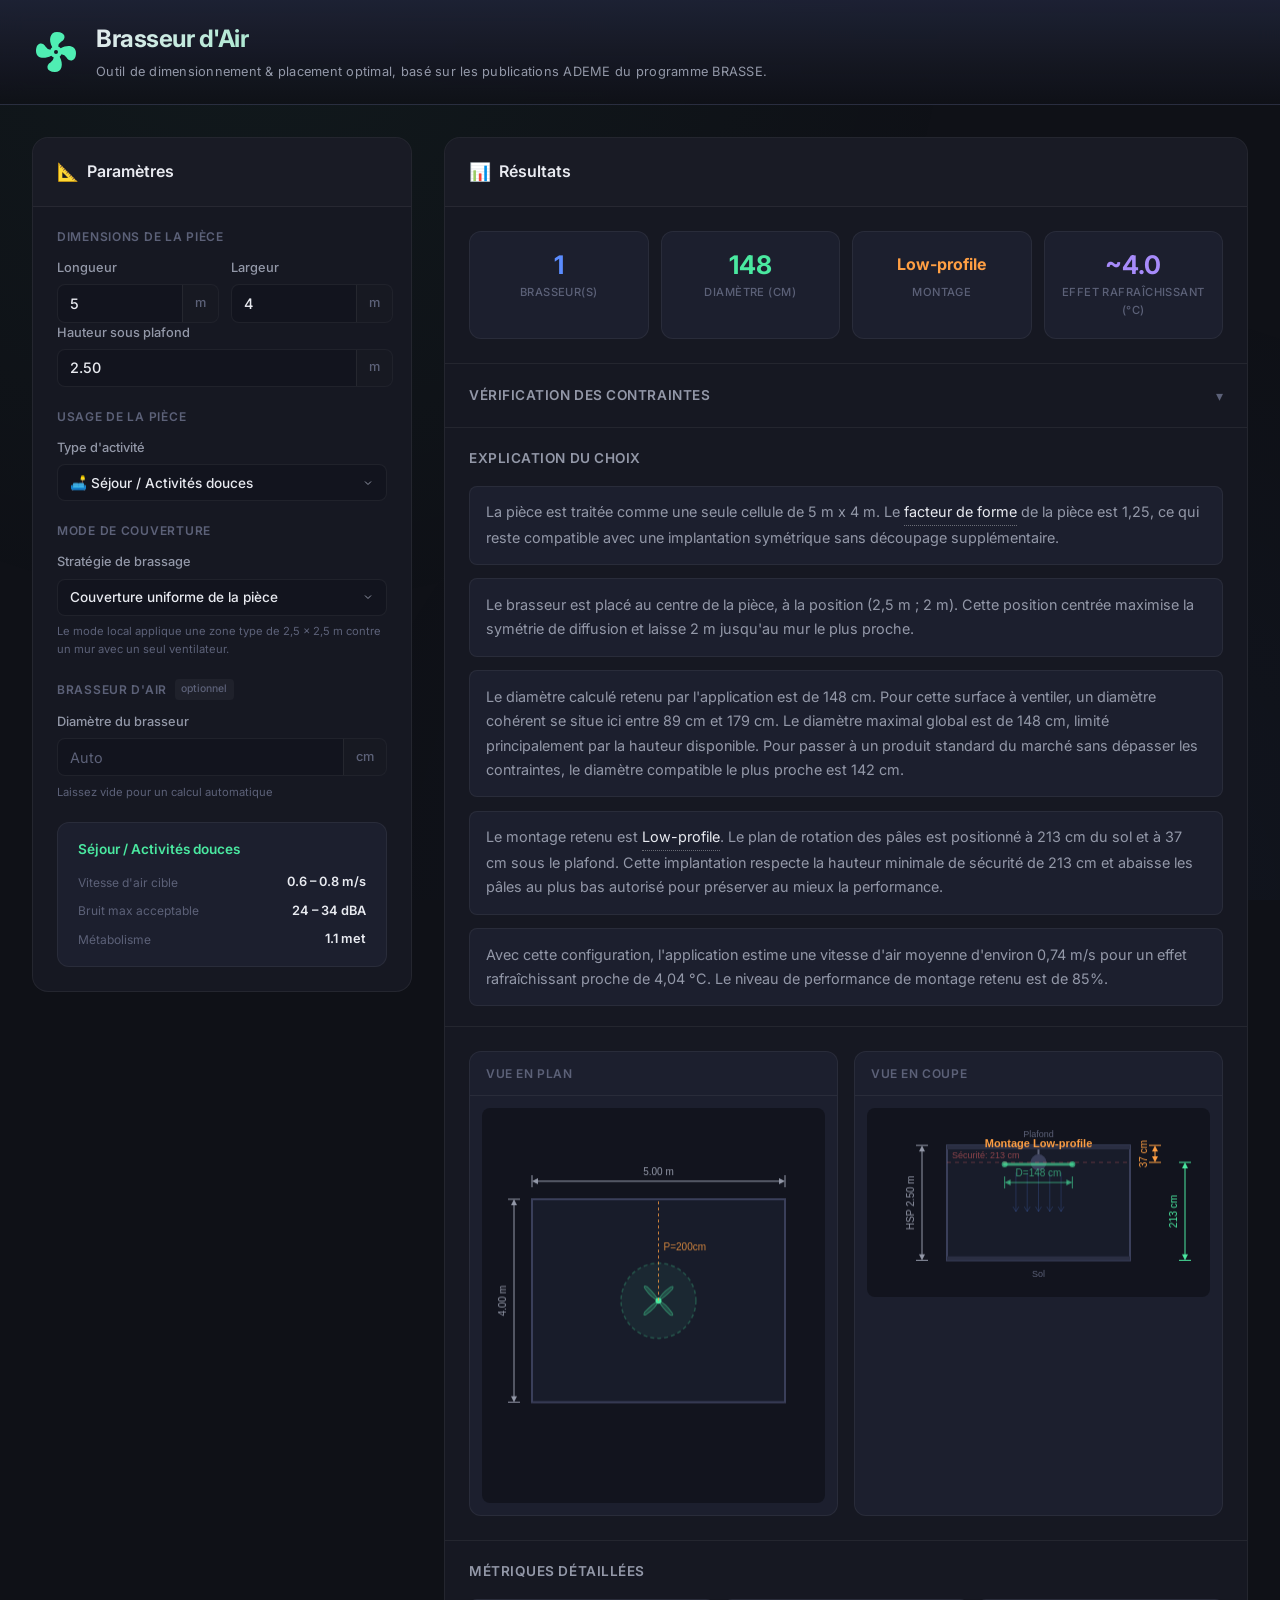
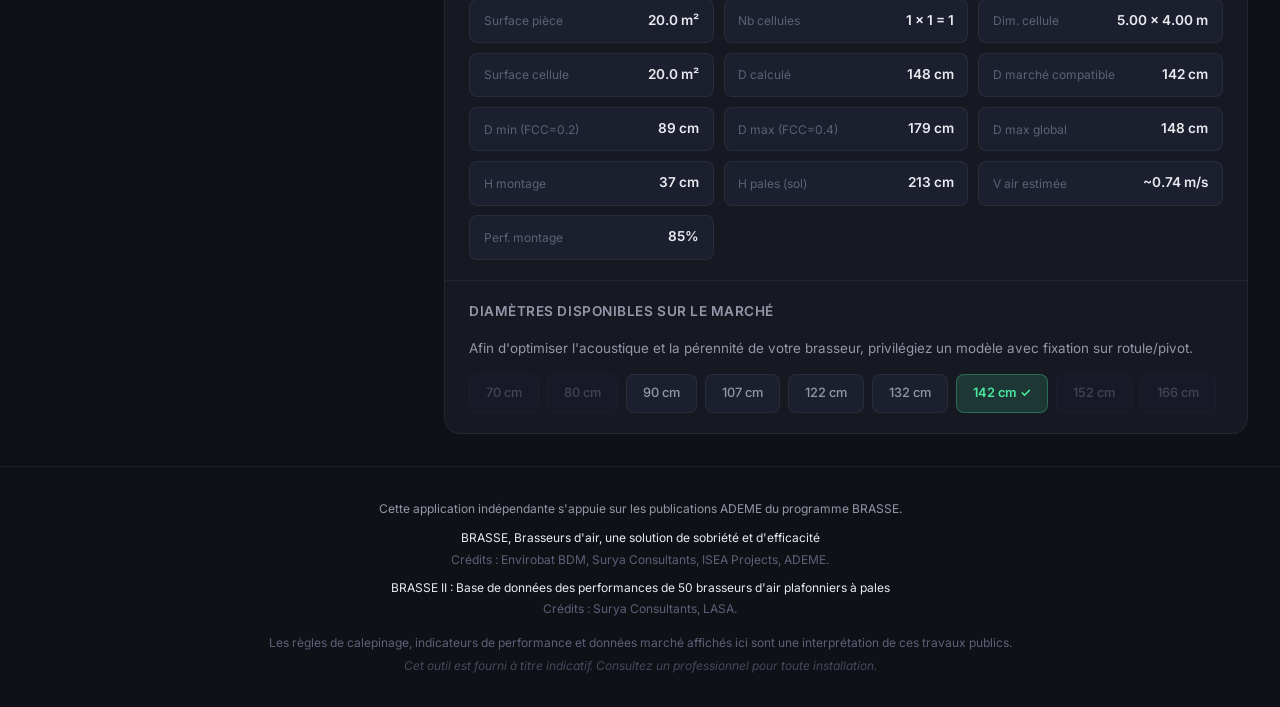
==== index.html @ e01c9263 "Add files via upload" ====
<!DOCTYPE html>
<html lang="fr">
<head>
    <meta charset="UTF-8">
    <meta name="viewport" content="width=device-width, initial-scale=1.0">
    <title>BRASSE — Placement de brasseurs d'air</title>
    <meta name="description" content="Outil de dimensionnement et placement optimal de brasseurs d'air plafonniers selon les règles BRASSE.">
    <link rel="preconnect" href="https://fonts.googleapis.com">
    <link rel="preconnect" href="https://fonts.gstatic.com" crossorigin>
    <link href="https://fonts.googleapis.com/css2?family=Inter:wght@300;400;500;600;700;800&display=swap" rel="stylesheet">
    <link rel="stylesheet" href="styles.css">
</head>
<body>
    <!-- Header -->
    <header id="app-header">
        <div class="header-content">
            <div class="logo-area">
                <div class="logo-icon">
                    <img src="fan.svg" alt="Brasseur d'air" width="48" height="48">
                </div>
                <div>
                    <h1>Brasseur d'Air</h1>
                    <a href="#app-footer" class="subtitle subtitle-link">Outil de dimensionnement &amp; placement optimal, basé sur les publications ADEME du programme BRASSE.</a>
                </div>
            </div>
        </div>
    </header>

    <main id="app-main">
        <!-- Input Panel -->
        <section id="input-panel" class="panel">
            <div class="panel-header">
                <h2>
                    <span class="panel-icon">📐</span>
                    Paramètres
                </h2>
            </div>
            <form id="calc-form" autocomplete="off">
                <!-- Room dimensions -->
                <fieldset class="input-group">
                    <legend>Dimensions de la pièce</legend>
                    <div class="input-row">
                        <div class="input-field">
                            <label for="room-length">Longueur</label>
                            <div class="input-with-unit">
                                <input type="number" id="room-length" min="1" max="50" step="0.01" value="5" required>
                                <span class="unit">m</span>
                            </div>
                        </div>
                        <div class="input-field">
                            <label for="room-width">Largeur</label>
                            <div class="input-with-unit">
                                <input type="number" id="room-width" min="1" max="50" step="0.01" value="4" required>
                                <span class="unit">m</span>
                            </div>
                        </div>
                    </div>
                    <div class="input-row">
                        <div class="input-field full-width">
                            <label for="room-height">Hauteur sous plafond</label>
                            <div class="input-with-unit">
                                <input type="number" id="room-height" min="2" max="20" step="0.01" value="2.50" required>
                                <span class="unit">m</span>
                            </div>
                        </div>
                    </div>
                </fieldset>

                <!-- Usage -->
                <fieldset class="input-group">
                    <legend>Usage de la pièce</legend>
                    <div class="input-field">
                        <label for="room-usage">Type d'activité</label>
                        <div class="select-wrapper">
                            <select id="room-usage">
                                <option value="chambre">🛏️ Chambre / Repos</option>
                                <option value="sejour" selected>🛋️ Séjour / Activités douces</option>
                                <option value="bureau">💼 Bureau / Tertiaire</option>
                                <option value="scolaire">🏫 Scolaire / Enseignement</option>
                                <option value="sport">🏃 Sport / Activités soutenues</option>
                            </select>
                        </div>
                    </div>
                </fieldset>

                <fieldset class="input-group">
                    <legend>Mode de couverture</legend>
                    <div class="input-field">
                        <label for="coverage-mode">Stratégie de brassage</label>
                        <div class="select-wrapper">
                            <select id="coverage-mode">
                                <option value="uniform" selected>Couverture uniforme de la pièce</option>
                                <option value="bed-wall">Zone de couchage contre un mur</option>
                            </select>
                        </div>
                        <p id="coverage-mode-hint" class="input-hint">Le mode local applique une zone type de 2,5 × 2,5 m contre un mur avec un seul ventilateur.</p>
                    </div>
                </fieldset>

                <!-- Fan diameter -->
                <fieldset class="input-group">
                    <legend>Brasseur d'air <span class="optional-tag">optionnel</span></legend>
                    <div class="input-field">
                        <label for="fan-diameter">Diamètre du brasseur</label>
                        <div class="input-with-unit">
                            <input type="number" id="fan-diameter" min="40" max="300" step="1" placeholder="Auto">
                            <span class="unit">cm</span>
                        </div>
                        <p class="input-hint">Laissez vide pour un calcul automatique</p>
                    </div>
                </fieldset>

            </form>

            <!-- Usage info card -->
            <div id="usage-info" class="info-card">
                <h3 id="usage-info-title">Séjour / Activités douces</h3>
                <div class="info-grid">
                    <div class="info-item">
                        <span class="info-label">Vitesse d'air cible</span>
                        <span class="info-value" id="usage-v-target">0,6 – 0,8 m/s</span>
                    </div>
                    <div class="info-item">
                        <span class="info-label">Bruit max acceptable</span>
                        <span class="info-value" id="usage-dba-target">24 – 34 dBA</span>
                    </div>
                    <div class="info-item">
                        <span class="info-label">Métabolisme</span>
                        <span class="info-value" id="usage-met">1,1 met</span>
                    </div>
                </div>
            </div>
        </section>

        <!-- Results Panel -->
        <section id="results-panel" class="panel">
            <div class="panel-header">
                <h2>
                    <span class="panel-icon">📊</span>
                    Résultats
                </h2>
            </div>

            <!-- Placeholder when no results -->
            <div id="results-placeholder" class="placeholder-message">
                <div class="placeholder-icon">🌀</div>
                <p>Renseignez les dimensions de votre pièce pour voir le placement optimal se mettre à jour automatiquement.</p>
            </div>

            <!-- Results content (hidden initially) -->
            <div id="results-content" class="hidden">
                <!-- Summary cards -->
                <div id="summary-cards" class="summary-grid">
                    <div class="summary-card card-fans">
                        <div class="card-value" id="result-num-fans">—</div>
                        <div class="card-label">Brasseur(s)</div>
                    </div>
                    <div class="summary-card card-diameter">
                        <div class="card-value" id="result-diameter">—</div>
                        <div class="card-label">Diamètre (cm)</div>
                    </div>
                    <div class="summary-card card-mounting">
                        <div class="card-value" id="result-mounting">—</div>
                        <div class="card-label">Montage</div>
                    </div>
                    <div class="summary-card card-ce">
                        <div class="card-value" id="result-ce">—</div>
                        <div class="card-label">Effet rafraîchissant (°C)</div>
                    </div>
                </div>

                <!-- Constraints checklist -->
                <details id="constraints-section" class="results-section constraints-accordion">
                    <summary>
                        <h3>Vérification des contraintes</h3>
                    </summary>
                    <ul id="constraints-list" class="constraints-list"></ul>
                </details>

                <div id="explanation-section" class="results-section">
                    <h3>Explication du choix</h3>
                    <div id="results-explanation" class="results-explanation"></div>
                </div>

                <!-- Visualizations -->
                <div class="viz-container">
                    <div class="viz-block">
                        <h3>Vue en plan</h3>
                        <div class="canvas-wrapper">
                            <canvas id="canvas-plan" width="600" height="500"></canvas>
                        </div>
                    </div>
                    <div class="viz-block">
                        <h3>Vue en coupe</h3>
                        <div class="canvas-wrapper">
                            <canvas id="canvas-section" width="600" height="400"></canvas>
                        </div>
                    </div>
                </div>

                <!-- Detailed metrics -->
                <div id="metrics-section" class="results-section">
                    <h3>Métriques détaillées</h3>
                    <div class="metrics-grid" id="metrics-grid"></div>
                </div>

                <!-- Market recommendation -->
                <div id="market-section" class="results-section">
                    <h3>Diamètres disponibles sur le marché</h3>
                    <p class="market-note">Afin d'optimiser l'acoustique et la pérennité de votre brasseur, privilégiez un modèle avec fixation sur rotule/pivot.</p>
                    <div id="market-diameters" class="market-grid"></div>
                </div>
            </div>
        </section>
    </main>

    <!-- Footer -->
    <footer id="app-footer">
        <p class="footer-intro">Cette application indépendante s'appuie sur les publications ADEME du programme BRASSE.</p>
        <ul class="footer-sources">
            <li>
                <a href="https://librairie.ademe.fr/energies/6791-brasse.html" target="_blank" rel="noopener noreferrer">BRASSE, Brasseurs d'air, une solution de sobriété et d'efficacité</a>
                <span>Crédits : Envirobat BDM, Surya Consultants, ISEA Projects, ADEME.</span>
            </li>
            <li>
                <a href="https://librairie.ademe.fr/batiment/9035-brasse-ii-base-de-donnees-des-performances-de-50-brasseurs-d-air-plafonniers-a-pales.html" target="_blank" rel="noopener noreferrer">BRASSE II : Base de données des performances de 50 brasseurs d'air plafonniers à pales</a>
                <span>Crédits : Surya Consultants, LASA.</span>
            </li>
        </ul>
        <p>Les règles de calepinage, indicateurs de performance et données marché affichés ici sont une interprétation de ces travaux publics.</p>
        <p class="disclaimer">Cet outil est fourni à titre indicatif. Consultez un professionnel pour toute installation.</p>
    </footer>

    <script src="app.js"></script>
</body>
</html>
---- styles.css ----
/* =============================================
   BRASSE — Brasseur d'Air Placement Tool
   Design System & Styles
   ============================================= */

/* --- CSS Variables / Design Tokens --- */
:root {
    /* Colors */
    --bg-primary: #0f1117;
    --bg-secondary: #161822;
    --bg-tertiary: #1c1f2e;
    --bg-card: #1e2235;
    --bg-card-hover: #242840;
    --bg-input: #12141e;
    --bg-input-focus: #181c2a;
    
    --text-primary: #e8eaf0;
    --text-secondary: #9398a8;
    --text-muted: #5c6178;
    --text-accent: #64d8a0;
    
    --accent: #4ae8a0;
    --accent-dim: #2d8f64;
    --accent-glow: rgba(74, 232, 160, 0.15);
    
    --blue: #5b8cff;
    --blue-dim: rgba(91, 140, 255, 0.15);
    --orange: #ff9f43;
    --orange-dim: rgba(255, 159, 67, 0.15);
    --red: #ff6b6b;
    --red-dim: rgba(255, 107, 107, 0.15);
    --yellow: #ffd93d;
    --yellow-dim: rgba(255, 217, 61, 0.15);
    --purple: #a78bfa;
    --purple-dim: rgba(167, 139, 250, 0.15);
    
    --border: rgba(255, 255, 255, 0.06);
    --border-focus: rgba(74, 232, 160, 0.4);
    
    --shadow-sm: 0 1px 3px rgba(0, 0, 0, 0.3);
    --shadow-md: 0 4px 12px rgba(0, 0, 0, 0.4);
    --shadow-lg: 0 8px 32px rgba(0, 0, 0, 0.5);
    --shadow-glow: 0 0 24px rgba(74, 232, 160, 0.08);
    
    /* Typography */
    --font: 'Inter', -apple-system, BlinkMacSystemFont, 'Segoe UI', sans-serif;
    
    /* Spacing */
    --radius-sm: 8px;
    --radius-md: 12px;
    --radius-lg: 16px;
    --radius-xl: 20px;
    
    /* Transitions */
    --transition-fast: 150ms ease;
    --transition: 250ms ease;
    --transition-slow: 400ms ease;
}

/* --- Reset & Base --- */
*, *::before, *::after {
    box-sizing: border-box;
    margin: 0;
    padding: 0;
}

html {
    font-size: 16px;
    scroll-behavior: smooth;
}

body {
    font-family: var(--font);
    background: var(--bg-primary);
    color: var(--text-primary);
    line-height: 1.6;
    min-height: 100vh;
    -webkit-font-smoothing: antialiased;
    -moz-osx-font-smoothing: grayscale;
}

/* Subtle grid background */
body::before {
    content: '';
    position: fixed;
    inset: 0;
    background: 
        radial-gradient(ellipse at 20% 0%, rgba(74, 232, 160, 0.04) 0%, transparent 50%),
        radial-gradient(ellipse at 80% 100%, rgba(91, 140, 255, 0.04) 0%, transparent 50%);
    pointer-events: none;
    z-index: 0;
}

/* --- Header --- */
#app-header {
    position: relative;
    z-index: 10;
    background: linear-gradient(180deg, rgba(30, 34, 53, 0.95), rgba(15, 17, 23, 0.9));
    border-bottom: 1px solid var(--border);
    backdrop-filter: blur(12px);
}

.header-content {
    max-width: 1400px;
    margin: 0 auto;
    padding: 1.25rem 2rem;
    display: flex;
    align-items: center;
    justify-content: space-between;
    gap: 1rem;
}

.logo-area {
    display: flex;
    align-items: center;
    gap: 1rem;
}

.logo-icon {
    width: 48px;
    height: 48px;
    display: flex;
    align-items: center;
    justify-content: center;
}

.logo-icon img {
    width: 48px;
    height: 48px;
    /* Colorize the black SVG to match --accent (#4ae8a0) */
    filter: invert(76%) sepia(52%) saturate(450%) hue-rotate(100deg) brightness(95%);
    transform-origin: center;
    will-change: transform;
}

.logo-area h1 {
    font-size: 1.5rem;
    font-weight: 700;
    letter-spacing: -0.02em;
    background: linear-gradient(120deg, var(--text-primary) 0%, var(--accent) 32%, #8cf7c4 52%, var(--blue) 76%, var(--text-primary) 100%);
    background-size: 220% 220%;
    background-position: 0% 50%;
    -webkit-background-clip: text;
    -webkit-text-fill-color: transparent;
    background-clip: text;
    animation: title-gradient-shift 7s ease-in-out infinite;
}

@keyframes title-gradient-shift {
    0% {
        background-position: 0% 50%;
    }
    50% {
        background-position: 100% 50%;
    }
    100% {
        background-position: 0% 50%;
    }
}

.subtitle {
    font-size: 0.8rem;
    color: var(--text-secondary);
    font-weight: 400;
    letter-spacing: 0.02em;
}

.subtitle-link {
    display: inline-flex;
    align-items: center;
    text-decoration: none;
    transition: color var(--transition-fast), opacity var(--transition-fast);
}

.subtitle-link:hover,
.subtitle-link:focus-visible {
    color: var(--text-primary);
}

.subtitle-link:focus-visible {
    outline: 2px solid rgba(74, 232, 160, 0.45);
    outline-offset: 4px;
    border-radius: 4px;
}

.header-badge {
    font-size: 0.7rem;
    font-weight: 600;
    padding: 0.35rem 0.75rem;
    background: var(--accent-glow);
    color: var(--accent);
    border: 1px solid rgba(74, 232, 160, 0.2);
    border-radius: 20px;
    text-transform: uppercase;
    letter-spacing: 0.05em;
    white-space: nowrap;
}

/* --- Main Layout --- */
#app-main {
    position: relative;
    z-index: 1;
    max-width: 1400px;
    margin: 0 auto;
    padding: 2rem;
    display: grid;
    grid-template-columns: 380px 1fr;
    gap: 2rem;
    align-items: start;
}

/* --- Panel --- */
.panel {
    background: var(--bg-secondary);
    border: 1px solid var(--border);
    border-radius: var(--radius-lg);
    overflow: hidden;
}

.panel-header {
    padding: 1.25rem 1.5rem;
    border-bottom: 1px solid var(--border);
    background: rgba(255, 255, 255, 0.01);
}

.panel-header h2 {
    font-size: 1rem;
    font-weight: 600;
    display: flex;
    align-items: center;
    gap: 0.5rem;
    color: var(--text-primary);
}

.panel-icon {
    font-size: 1.1rem;
}

/* --- Input Panel --- */
#input-panel {
    position: sticky;
    top: 2rem;
}

#calc-form {
    padding: 1.25rem 1.5rem;
    display: flex;
    flex-direction: column;
    gap: 1.25rem;
}

/* Fieldset / Input Groups */
.input-group {
    border: none;
    padding: 0;
}

.input-group legend {
    font-size: 0.75rem;
    font-weight: 600;
    text-transform: uppercase;
    letter-spacing: 0.06em;
    color: var(--text-muted);
    margin-bottom: 0.75rem;
    display: flex;
    align-items: center;
    gap: 0.5rem;
}

.optional-tag {
    font-size: 0.65rem;
    font-weight: 500;
    text-transform: none;
    letter-spacing: 0;
    color: var(--text-muted);
    background: rgba(255, 255, 255, 0.04);
    padding: 0.15rem 0.4rem;
    border-radius: 4px;
}

.input-row {
    display: flex;
    gap: 0.75rem;
}

.input-field {
    flex: 1;
    display: flex;
    flex-direction: column;
    gap: 0.35rem;
}

.input-field.full-width {
    flex-basis: 100%;
}

.input-field label {
    font-size: 0.8rem;
    font-weight: 500;
    color: var(--text-secondary);
}

.input-with-unit {
    display: flex;
    align-items: stretch;
    border-radius: var(--radius-sm);
    overflow: hidden;
    border: 1px solid var(--border);
    background: var(--bg-input);
    transition: border-color var(--transition), box-shadow var(--transition);
}

.input-with-unit:focus-within {
    border-color: var(--border-focus);
    box-shadow: 0 0 0 3px rgba(74, 232, 160, 0.08);
}

.input-with-unit input {
    flex: 1;
    min-width: 0;
    padding: 0.6rem 0.75rem;
    background: transparent;
    border: none;
    color: var(--text-primary);
    font-family: var(--font);
    font-size: 0.9rem;
    font-weight: 500;
    outline: none;
}

.input-with-unit input::placeholder {
    color: var(--text-muted);
    font-weight: 400;
}

.unit {
    display: flex;
    align-items: center;
    padding: 0 0.75rem;
    font-size: 0.8rem;
    font-weight: 500;
    color: var(--text-muted);
    background: rgba(255, 255, 255, 0.02);
    border-left: 1px solid var(--border);
    user-select: none;
}

.input-hint {
    font-size: 0.7rem;
    color: var(--text-muted);
    margin-top: 0.1rem;
}

/* Select */
.select-wrapper {
    position: relative;
}

.select-wrapper select {
    width: 100%;
    padding: 0.6rem 2rem 0.6rem 0.75rem;
    background: var(--bg-input);
    border: 1px solid var(--border);
    border-radius: var(--radius-sm);
    color: var(--text-primary);
    font-family: var(--font);
    font-size: 0.85rem;
    font-weight: 500;
    outline: none;
    cursor: pointer;
    appearance: none;
    background-image: url("data:image/svg+xml,%3Csvg xmlns='http://www.w3.org/2000/svg' width='12' height='12' viewBox='0 0 24 24' fill='none' stroke='%239398a8' stroke-width='2'%3E%3Cpolyline points='6 9 12 15 18 9'%3E%3C/polyline%3E%3C/svg%3E");
    background-repeat: no-repeat;
    background-position: right 0.75rem center;
    transition: border-color var(--transition), box-shadow var(--transition);
}

.select-wrapper select:focus {
    border-color: var(--border-focus);
    box-shadow: 0 0 0 3px rgba(74, 232, 160, 0.08);
}

.select-wrapper select:disabled {
    opacity: 0.55;
    cursor: not-allowed;
}

.select-wrapper select option {
    background: var(--bg-secondary);
    color: var(--text-primary);
}

/* Primary Button */
.btn-primary {
    display: flex;
    align-items: center;
    justify-content: center;
    gap: 0.5rem;
    width: 100%;
    padding: 0.85rem 1.5rem;
    background: linear-gradient(135deg, #30c77b, #28a868);
    color: #fff;
    font-family: var(--font);
    font-size: 0.9rem;
    font-weight: 600;
    border: none;
    border-radius: var(--radius-sm);
    cursor: pointer;
    transition: transform var(--transition-fast), box-shadow var(--transition);
    box-shadow: 0 2px 12px rgba(48, 199, 123, 0.25);
}

.btn-primary:hover {
    transform: translateY(-1px);
    box-shadow: 0 4px 20px rgba(48, 199, 123, 0.35);
}

.btn-primary:active {
    transform: translateY(0);
}

.btn-icon {
    font-size: 1rem;
}

/* Usage info card */
.info-card {
    margin: 0 1.5rem 1.5rem;
    padding: 1rem 1.25rem;
    background: var(--bg-tertiary);
    border: 1px solid var(--border);
    border-radius: var(--radius-md);
}

.info-card h3 {
    font-size: 0.85rem;
    font-weight: 600;
    margin-bottom: 0.75rem;
    color: var(--accent);
}

.info-grid {
    display: flex;
    flex-direction: column;
    gap: 0.5rem;
}

.info-item {
    display: flex;
    justify-content: space-between;
    align-items: center;
}

.info-label {
    font-size: 0.75rem;
    color: var(--text-muted);
}

.info-value {
    font-size: 0.8rem;
    font-weight: 600;
    color: var(--text-primary);
}

/* --- Results Panel --- */
.placeholder-message {
    padding: 4rem 2rem;
    text-align: center;
    color: var(--text-secondary);
}

.placeholder-icon {
    font-size: 3rem;
    margin-bottom: 1rem;
    opacity: 0.3;
    animation: spin-slow 8s linear infinite;
}

.placeholder-message p {
    font-size: 0.9rem;
    max-width: 360px;
    margin: 0 auto;
    line-height: 1.7;
}

.hidden {
    display: none !important;
}

/* Summary Cards */
.summary-grid {
    display: grid;
    grid-template-columns: repeat(4, 1fr);
    gap: 0.75rem;
    padding: 1.5rem;
}

.summary-card {
    padding: 1.1rem 1rem;
    background: var(--bg-tertiary);
    border: 1px solid var(--border);
    border-radius: var(--radius-md);
    text-align: center;
    transition: transform var(--transition-fast), box-shadow var(--transition);
}

.summary-card:hover {
    transform: translateY(-2px);
    box-shadow: var(--shadow-md);
}

.card-value {
    font-size: 1.6rem;
    font-weight: 700;
    line-height: 1.2;
    margin-bottom: 0.25rem;
}

.card-label {
    font-size: 0.7rem;
    font-weight: 500;
    color: var(--text-muted);
    text-transform: uppercase;
    letter-spacing: 0.04em;
}

.card-fans .card-value { color: var(--blue); }
.card-diameter .card-value { color: var(--accent); }
.card-mounting .card-value {
    color: var(--orange);
    font-size: 1rem;
    min-height: 1.92rem;
    display: flex;
    align-items: center;
    justify-content: center;
}
.card-ce .card-value { color: var(--purple); }

/* Results Sections */
.results-section {
    padding: 1.25rem 1.5rem;
    border-top: 1px solid var(--border);
}

.results-section h3 {
    font-size: 0.85rem;
    font-weight: 600;
    color: var(--text-secondary);
    margin-bottom: 1rem;
    text-transform: uppercase;
    letter-spacing: 0.04em;
}

.results-explanation {
    display: flex;
    flex-direction: column;
    gap: 0.85rem;
}

.results-explanation p {
    padding: 0.85rem 1rem;
    background: var(--bg-tertiary);
    border: 1px solid var(--border);
    border-radius: var(--radius-sm);
    color: var(--text-secondary);
    font-size: 0.9rem;
    line-height: 1.7;
}

.results-explanation strong {
    color: var(--text-primary);
    font-weight: 600;
}

.tooltip-term {
    position: relative;
    display: inline-flex;
    align-items: center;
    border-bottom: 1px dotted rgba(255, 255, 255, 0.35);
    cursor: help;
    color: var(--text-primary);
}

.tooltip-term::after {
    content: attr(data-tooltip);
    position: absolute;
    left: 50%;
    bottom: calc(100% + 10px);
    transform: translateX(-50%) translateY(4px);
    min-width: 220px;
    max-width: 280px;
    padding: 0.65rem 0.8rem;
    background: rgba(14, 16, 24, 0.97);
    border: 1px solid rgba(91, 140, 255, 0.35);
    border-radius: var(--radius-sm);
    box-shadow: var(--shadow-md);
    color: var(--text-primary);
    font-size: 0.75rem;
    font-weight: 500;
    line-height: 1.5;
    text-transform: none;
    letter-spacing: 0;
    white-space: normal;
    opacity: 0;
    pointer-events: none;
    z-index: 20;
    transition: opacity var(--transition-fast), transform var(--transition-fast);
}

.tooltip-term::before {
    content: '';
    position: absolute;
    left: 50%;
    bottom: calc(100% + 4px);
    transform: translateX(-50%) translateY(4px);
    border-width: 6px;
    border-style: solid;
    border-color: rgba(14, 16, 24, 0.97) transparent transparent transparent;
    opacity: 0;
    pointer-events: none;
    z-index: 20;
    transition: opacity var(--transition-fast), transform var(--transition-fast);
}

.tooltip-term:hover::after,
.tooltip-term:hover::before,
.tooltip-term:focus::after,
.tooltip-term:focus::before {
    opacity: 1;
    transform: translateX(-50%) translateY(0);
}

/* Constraints */
.constraints-accordion summary {
    display: flex;
    align-items: center;
    justify-content: space-between;
    cursor: pointer;
    list-style: none;
}

.constraints-accordion summary::-webkit-details-marker {
    display: none;
}

.constraints-accordion summary::after {
    content: '▾';
    font-size: 0.9rem;
    color: var(--text-muted);
    transition: transform var(--transition-fast);
}

.constraints-accordion[open] summary::after {
    transform: rotate(180deg);
}

.constraints-accordion summary h3 {
    margin-bottom: 0;
}

.constraints-accordion .constraints-list {
    margin-top: 0.85rem;
}

.constraints-list {
    list-style: none;
    display: flex;
    flex-direction: column;
    gap: 0.5rem;
}

.constraint-item {
    display: flex;
    align-items: center;
    gap: 0.75rem;
    padding: 0.7rem 1rem;
    background: var(--bg-tertiary);
    border-radius: var(--radius-sm);
    font-size: 0.82rem;
    border: 1px solid var(--border);
    transition: background var(--transition-fast);
}

.constraint-item:hover {
    background: var(--bg-card-hover);
}

.constraint-icon {
    font-size: 1rem;
    flex-shrink: 0;
}

.constraint-label {
    flex: 1;
    color: var(--text-secondary);
}

.constraint-value {
    font-weight: 600;
    font-size: 0.8rem;
    white-space: nowrap;
}

.constraint-item.pass { border-left: 3px solid var(--accent); }
.constraint-item.pass .constraint-value { color: var(--accent); }

.constraint-item.warn { border-left: 3px solid var(--orange); }
.constraint-item.warn .constraint-value { color: var(--orange); }

.constraint-item.fail { border-left: 3px solid var(--red); }
.constraint-item.fail .constraint-value { color: var(--red); }

/* Visualization */
.viz-container {
    display: grid;
    grid-template-columns: 1fr 1fr;
    gap: 1rem;
    padding: 1.5rem;
    border-top: 1px solid var(--border);
}

.viz-block {
    background: var(--bg-tertiary);
    border: 1px solid var(--border);
    border-radius: var(--radius-md);
    overflow: hidden;
}

.viz-block h3 {
    font-size: 0.75rem;
    font-weight: 600;
    color: var(--text-muted);
    text-transform: uppercase;
    letter-spacing: 0.05em;
    padding: 0.75rem 1rem;
    border-bottom: 1px solid var(--border);
}

.canvas-wrapper {
    padding: 0.75rem;
    display: flex;
    justify-content: center;
    align-items: center;
}

canvas {
    width: 100%;
    height: auto;
    border-radius: var(--radius-sm);
}

/* Metrics Grid */
.metrics-grid {
    display: grid;
    grid-template-columns: repeat(auto-fill, minmax(200px, 1fr));
    gap: 0.6rem;
}

.metric-item {
    display: flex;
    justify-content: space-between;
    align-items: center;
    padding: 0.65rem 0.85rem;
    background: var(--bg-tertiary);
    border-radius: var(--radius-sm);
    border: 1px solid var(--border);
}

.metric-label {
    font-size: 0.75rem;
    color: var(--text-muted);
}

.metric-value {
    font-size: 0.85rem;
    font-weight: 600;
    color: var(--text-primary);
}

/* Market Diameters */
.market-note {
    margin-bottom: 0.9rem;
    color: var(--text-secondary);
    font-size: 0.84rem;
    line-height: 1.6;
}

.market-grid {
    display: flex;
    flex-wrap: wrap;
    gap: 0.5rem;
}

.market-chip {
    padding: 0.5rem 1rem;
    background: var(--bg-tertiary);
    border: 1px solid var(--border);
    border-radius: var(--radius-sm);
    font-size: 0.8rem;
    font-weight: 500;
    color: var(--text-secondary);
    transition: all var(--transition-fast);
    cursor: default;
}

.market-chip.recommended {
    background: var(--accent-glow);
    border-color: rgba(74, 232, 160, 0.3);
    color: var(--accent);
    font-weight: 600;
}

.market-chip.too-small {
    opacity: 0.35;
}

.market-chip.too-big {
    opacity: 0.35;
}

/* --- Footer --- */
#app-footer {
    position: relative;
    z-index: 1;
    max-width: 1400px;
    margin: 0 auto;
    padding: 2rem;
    text-align: center;
    border-top: 1px solid var(--border);
}

#app-footer p {
    font-size: 0.75rem;
    color: var(--text-muted);
    line-height: 1.6;
}

#app-footer .footer-intro {
    color: var(--text-secondary);
    margin-bottom: 0.65rem;
}

.footer-sources {
    list-style: none;
    display: flex;
    flex-direction: column;
    gap: 0.55rem;
    margin: 0 0 0.9rem;
    padding: 0;
}

.footer-sources li {
    display: flex;
    flex-direction: column;
    gap: 0.15rem;
    font-size: 0.75rem;
    line-height: 1.6;
    color: var(--text-muted);
}

.footer-sources a {
    color: var(--text-primary);
    text-decoration: none;
}

.footer-sources a:hover {
    color: var(--accent);
    text-decoration: underline;
}

#app-footer .disclaimer {
    margin-top: 0.25rem;
    font-style: italic;
    opacity: 0.7;
}

/* --- Animations --- */
@keyframes fadeInUp {
    from {
        opacity: 0;
        transform: translateY(12px);
    }
    to {
        opacity: 1;
        transform: translateY(0);
    }
}

.animate-in {
    animation: fadeInUp 0.4s ease forwards;
}

.animate-in:nth-child(1) { animation-delay: 0ms; }
.animate-in:nth-child(2) { animation-delay: 60ms; }
.animate-in:nth-child(3) { animation-delay: 120ms; }
.animate-in:nth-child(4) { animation-delay: 180ms; }

/* --- Responsive --- */
@media (max-width: 1200px) {
    .viz-container {
        grid-template-columns: 1fr;
    }
}

@media (max-width: 960px) {
    #app-main {
        grid-template-columns: 1fr;
        padding: 1rem;
    }
    
    #input-panel {
        position: static;
    }
    
    .summary-grid {
        grid-template-columns: repeat(2, 1fr);
    }
    
    .header-content {
        padding: 1rem;
    }
}

@media (max-width: 600px) {
    .input-row {
        flex-direction: column;
    }

    .summary-grid {
        grid-template-columns: 1fr 1fr;
        gap: 0.5rem;
        padding: 1rem;
    }
    
    .viz-container {
        padding: 1rem;
    }
    
    .metrics-grid {
        grid-template-columns: 1fr;
    }
}

/* Scrollbar styling */
::-webkit-scrollbar {
    width: 8px;
}

::-webkit-scrollbar-track {
    background: var(--bg-primary);
}

::-webkit-scrollbar-thumb {
    background: var(--bg-card);
    border-radius: 4px;
}

::-webkit-scrollbar-thumb:hover {
    background: var(--bg-card-hover);
}
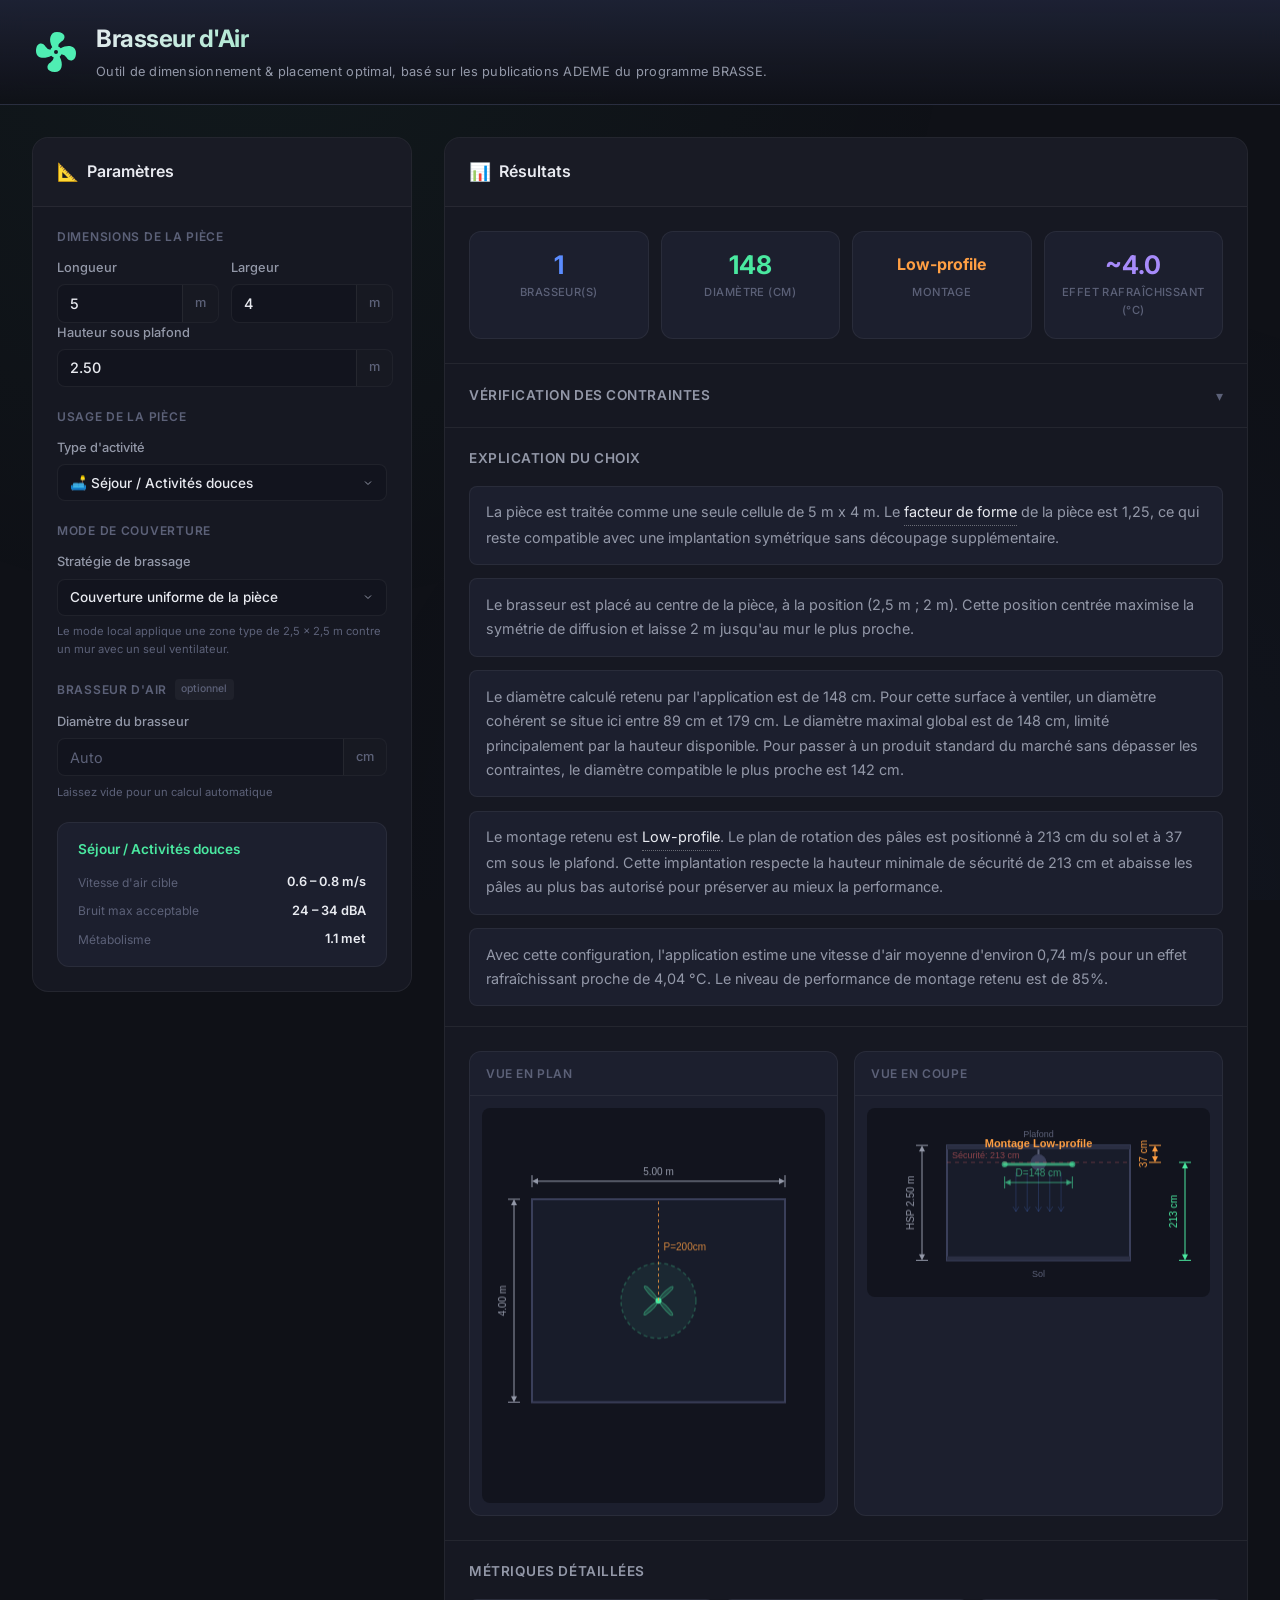
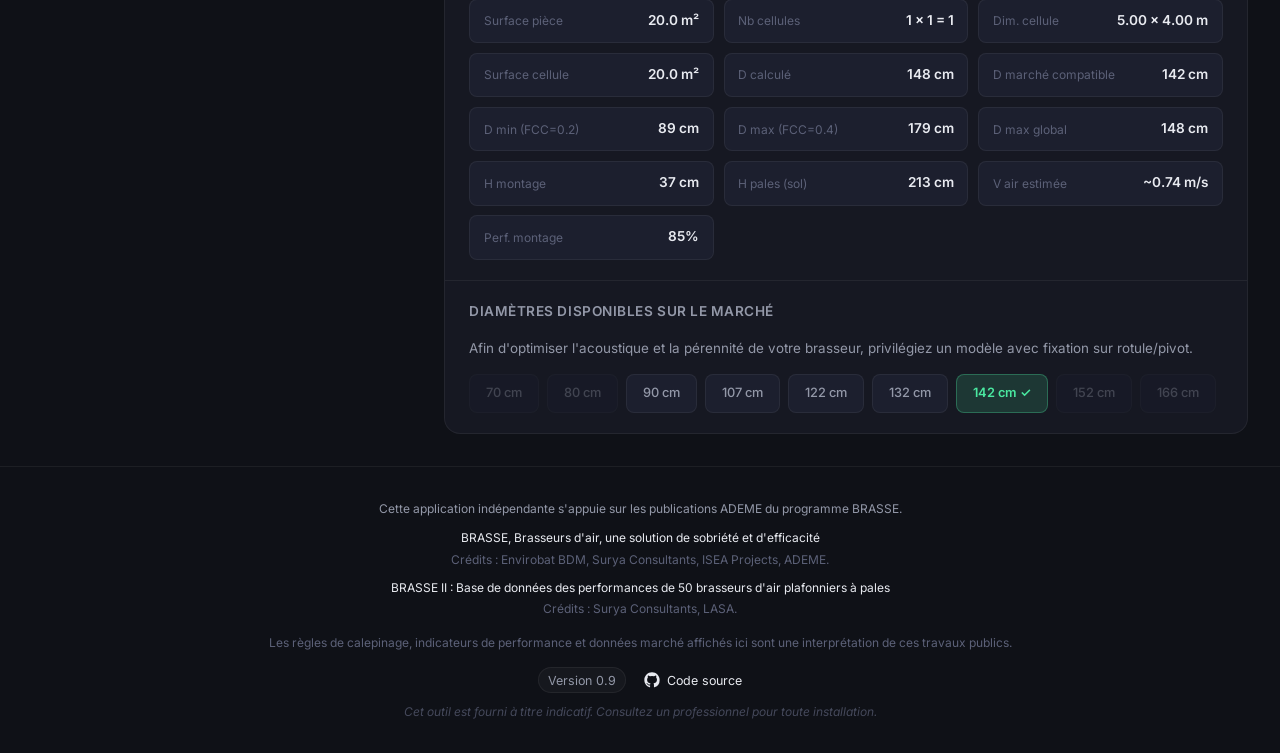
==== commit e576dd55: "Add files via upload" ====
--- a/index.html
+++ b/index.html
@@ -228,6 +228,15 @@
             </li>
         </ul>
         <p>Les règles de calepinage, indicateurs de performance et données marché affichés ici sont une interprétation de ces travaux publics.</p>
+        <div class="footer-project-links">
+            <span class="footer-version">Version 0.9</span>
+            <a class="footer-github-link" href="https://github.com/guilamu/brasseur-dair" target="_blank" rel="noopener noreferrer" aria-label="Accéder au code source sur GitHub">
+                <svg viewBox="0 0 24 24" aria-hidden="true" focusable="false">
+                    <path d="M12 .5C5.65.5.5 5.65.5 12c0 5.09 3.29 9.4 7.86 10.92.58.11.79-.25.79-.56 0-.28-.01-1.19-.02-2.15-3.2.7-3.88-1.36-3.88-1.36-.53-1.33-1.28-1.68-1.28-1.68-1.05-.72.08-.71.08-.71 1.16.08 1.78 1.2 1.78 1.2 1.03 1.76 2.69 1.25 3.35.95.1-.75.4-1.25.73-1.54-2.56-.29-5.26-1.28-5.26-5.72 0-1.27.45-2.3 1.19-3.11-.12-.29-.52-1.47.11-3.06 0 0 .97-.31 3.19 1.19a11.1 11.1 0 0 1 5.81 0c2.22-1.5 3.19-1.19 3.19-1.19.63 1.59.23 2.77.11 3.06.74.81 1.19 1.84 1.19 3.11 0 4.45-2.71 5.42-5.29 5.71.42.36.79 1.06.79 2.14 0 1.55-.01 2.79-.01 3.17 0 .31.21.68.8.56A11.5 11.5 0 0 0 23.5 12C23.5 5.65 18.35.5 12 .5Z"/>
+                </svg>
+                <span>Code source</span>
+            </a>
+        </div>
         <p class="disclaimer">Cet outil est fourni à titre indicatif. Consultez un professionnel pour toute installation.</p>
     </footer>
 
--- a/styles.css
+++ b/styles.css
@@ -868,6 +868,50 @@
     text-decoration: underline;
 }
 
+.footer-project-links {
+    display: flex;
+    justify-content: center;
+    align-items: center;
+    flex-wrap: wrap;
+    gap: 0.9rem 1.1rem;
+    margin: 0.95rem 0 0.55rem;
+}
+
+.footer-version,
+.footer-github-link {
+    display: inline-flex;
+    align-items: center;
+    gap: 0.45rem;
+    font-size: 0.78rem;
+    line-height: 1.4;
+}
+
+.footer-version {
+    color: var(--text-secondary);
+    padding: 0.2rem 0.55rem;
+    border: 1px solid var(--border);
+    border-radius: 999px;
+    background: rgba(255, 255, 255, 0.03);
+}
+
+.footer-github-link {
+    color: var(--text-primary);
+    text-decoration: none;
+}
+
+.footer-github-link:hover,
+.footer-github-link:focus-visible {
+    color: var(--accent);
+    text-decoration: underline;
+}
+
+.footer-github-link svg {
+    width: 1rem;
+    height: 1rem;
+    fill: currentColor;
+    flex-shrink: 0;
+}
+
 #app-footer .disclaimer {
     margin-top: 0.25rem;
     font-style: italic;
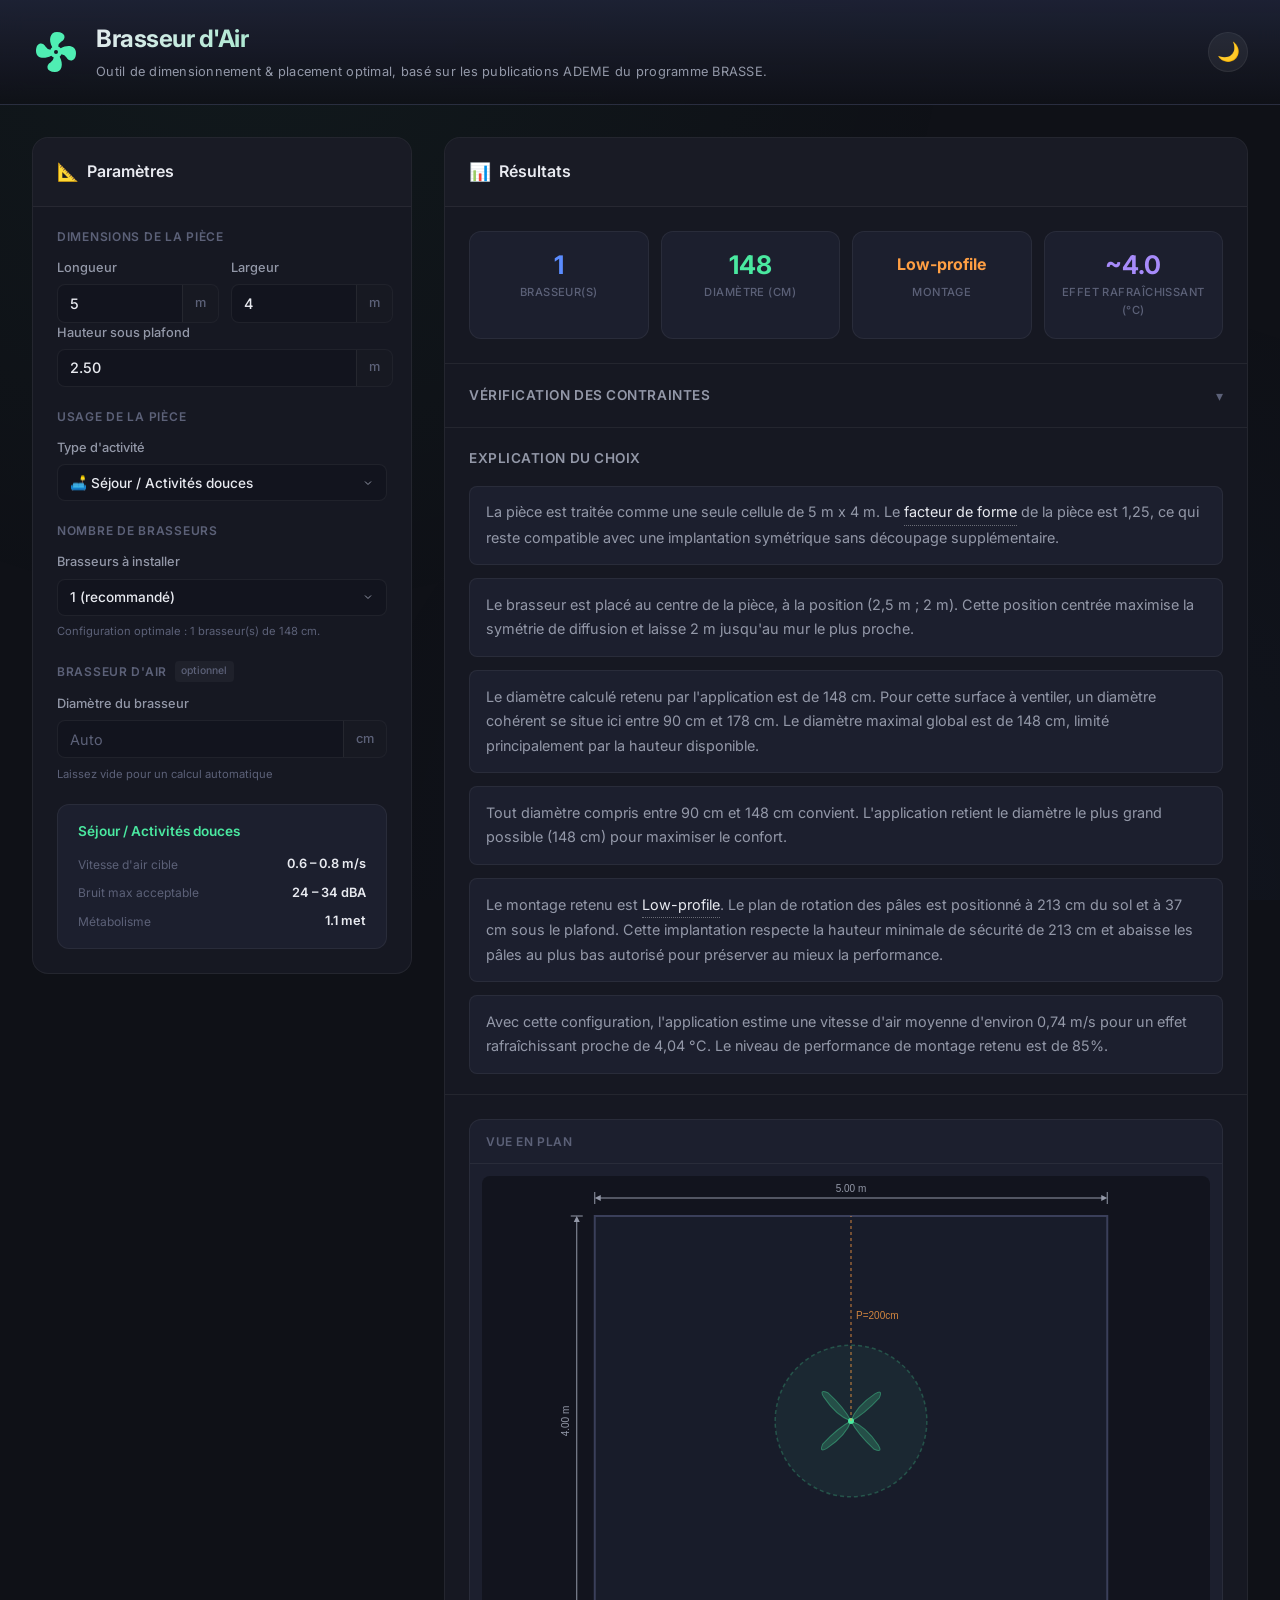
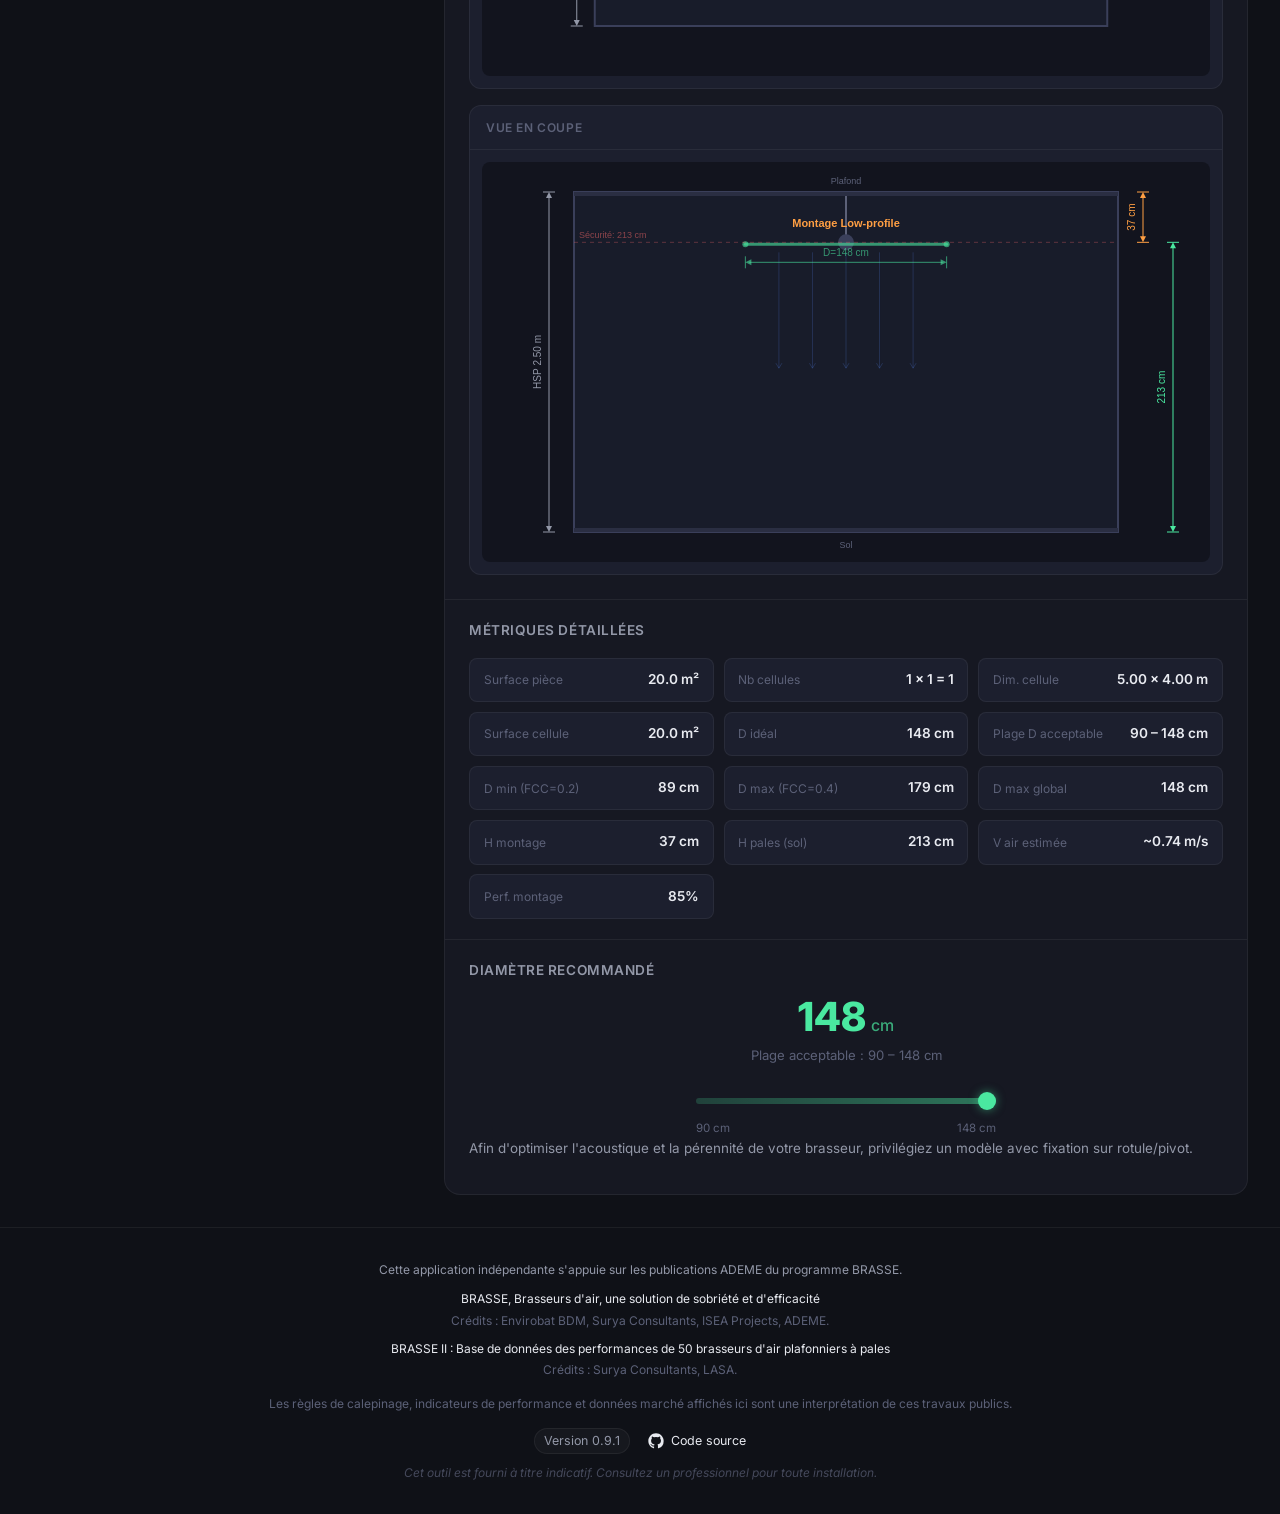
==== commit 91367f6a: "0.9.1 Suppression du mode bed-wall → sélecteur de nombre de brasseurs Diamètre idéal + plage + curs" ====
--- a/index.html
+++ b/index.html
@@ -23,6 +23,9 @@
                     <a href="#app-footer" class="subtitle subtitle-link">Outil de dimensionnement &amp; placement optimal, basé sur les publications ADEME du programme BRASSE.</a>
                 </div>
             </div>
+            <button id="theme-toggle" class="theme-toggle" type="button" aria-label="Basculer le thème clair / sombre" title="Changer de thème">
+                <span class="theme-icon">🌙</span>
+            </button>
         </div>
     </header>
 
@@ -84,16 +87,15 @@
                 </fieldset>
 
                 <fieldset class="input-group">
-                    <legend>Mode de couverture</legend>
+                    <legend>Nombre de brasseurs</legend>
                     <div class="input-field">
-                        <label for="coverage-mode">Stratégie de brassage</label>
+                        <label for="fan-count">Brasseurs à installer</label>
                         <div class="select-wrapper">
-                            <select id="coverage-mode">
-                                <option value="uniform" selected>Couverture uniforme de la pièce</option>
-                                <option value="bed-wall">Zone de couchage contre un mur</option>
+                            <select id="fan-count">
+                                <option value="auto" selected>—</option>
                             </select>
                         </div>
-                        <p id="coverage-mode-hint" class="input-hint">Le mode local applique une zone type de 2,5 × 2,5 m contre un mur avec un seul ventilateur.</p>
+                        <p id="fan-count-hint" class="input-hint">Le nombre optimal est calculé automatiquement selon les dimensions de la pièce.</p>
                     </div>
                 </fieldset>
 
@@ -204,11 +206,11 @@
                     <div class="metrics-grid" id="metrics-grid"></div>
                 </div>
 
-                <!-- Market recommendation -->
+                <!-- Diameter recommendation -->
                 <div id="market-section" class="results-section">
-                    <h3>Diamètres disponibles sur le marché</h3>
+                    <h3>Diamètre recommandé</h3>
+                    <div id="diameter-recommendation"></div>
                     <p class="market-note">Afin d'optimiser l'acoustique et la pérennité de votre brasseur, privilégiez un modèle avec fixation sur rotule/pivot.</p>
-                    <div id="market-diameters" class="market-grid"></div>
                 </div>
             </div>
         </section>
@@ -229,7 +231,7 @@
         </ul>
         <p>Les règles de calepinage, indicateurs de performance et données marché affichés ici sont une interprétation de ces travaux publics.</p>
         <div class="footer-project-links">
-            <span class="footer-version">Version 0.9</span>
+            <span class="footer-version">Version 0.9.1</span>
             <a class="footer-github-link" href="https://github.com/guilamu/brasseur-dair" target="_blank" rel="noopener noreferrer" aria-label="Accéder au code source sur GitHub">
                 <svg viewBox="0 0 24 24" aria-hidden="true" focusable="false">
                     <path d="M12 .5C5.65.5.5 5.65.5 12c0 5.09 3.29 9.4 7.86 10.92.58.11.79-.25.79-.56 0-.28-.01-1.19-.02-2.15-3.2.7-3.88-1.36-3.88-1.36-.53-1.33-1.28-1.68-1.28-1.68-1.05-.72.08-.71.08-.71 1.16.08 1.78 1.2 1.78 1.2 1.03 1.76 2.69 1.25 3.35.95.1-.75.4-1.25.73-1.54-2.56-.29-5.26-1.28-5.26-5.72 0-1.27.45-2.3 1.19-3.11-.12-.29-.52-1.47.11-3.06 0 0 .97-.31 3.19 1.19a11.1 11.1 0 0 1 5.81 0c2.22-1.5 3.19-1.19 3.19-1.19.63 1.59.23 2.77.11 3.06.74.81 1.19 1.84 1.19 3.11 0 4.45-2.71 5.42-5.29 5.71.42.36.79 1.06.79 2.14 0 1.55-.01 2.79-.01 3.17 0 .31.21.68.8.56A11.5 11.5 0 0 0 23.5 12C23.5 5.65 18.35.5 12 .5Z"/>
--- a/styles.css
+++ b/styles.css
@@ -55,6 +55,95 @@
     --transition-fast: 150ms ease;
     --transition: 250ms ease;
     --transition-slow: 400ms ease;
+
+    /* Canvas (used by JS) */
+    --canvas-bg: #12141e;
+    --canvas-room-fill: #181c2a;
+    --canvas-room-stroke: #3a3f5a;
+    --canvas-grid: rgba(74, 232, 160, 0.15);
+    --canvas-fan-fill: rgba(74, 232, 160, 0.06);
+    --canvas-fan-stroke: rgba(74, 232, 160, 0.25);
+    --canvas-fan-blade-fill: rgba(74, 232, 160, 0.2);
+    --canvas-fan-blade-stroke: rgba(74, 232, 160, 0.4);
+    --canvas-fan-dot: #4ae8a0;
+    --canvas-dim-color: #9398a8;
+    --canvas-wall-color: rgba(255, 159, 67, 0.8);
+    --canvas-floor: #2a2e42;
+    --canvas-rod: #5c6178;
+    --canvas-body: #3a3f5a;
+    --canvas-blade-ok: rgba(74, 232, 160, 0.6);
+    --canvas-flow: rgba(91, 140, 255, 0.2);
+    --canvas-sec-line: rgba(255, 107, 107, 0.3);
+    --canvas-sec-text: rgba(255, 107, 107, 0.5);
+    --canvas-sec-fill: rgba(255, 107, 107, 0.08);
+    --canvas-label-muted: #5c6178;
+    --canvas-diag-bg: rgba(255, 107, 107, 0.15);
+    --canvas-diag-border: rgba(255, 107, 107, 0.55);
+    --canvas-diag-text: rgba(255, 214, 214, 0.95);
+}
+
+/* --- Light Theme --- */
+[data-theme="light"] {
+    --bg-primary: #f4f5f7;
+    --bg-secondary: #ffffff;
+    --bg-tertiary: #f0f1f4;
+    --bg-card: #eaecf0;
+    --bg-card-hover: #e0e2e8;
+    --bg-input: #ffffff;
+    --bg-input-focus: #f8f9fb;
+
+    --text-primary: #1a1d2b;
+    --text-secondary: #545a6e;
+    --text-muted: #8a90a2;
+    --text-accent: #1d8c5a;
+
+    --accent: #22b573;
+    --accent-dim: #1d8c5a;
+    --accent-glow: rgba(34, 181, 115, 0.12);
+
+    --blue: #3b6fef;
+    --blue-dim: rgba(59, 111, 239, 0.12);
+    --orange: #e08730;
+    --orange-dim: rgba(224, 135, 48, 0.12);
+    --red: #d94444;
+    --red-dim: rgba(217, 68, 68, 0.12);
+    --yellow: #d4a812;
+    --yellow-dim: rgba(212, 168, 18, 0.12);
+    --purple: #7c5cbf;
+    --purple-dim: rgba(124, 92, 191, 0.12);
+
+    --border: rgba(0, 0, 0, 0.09);
+    --border-focus: rgba(34, 181, 115, 0.5);
+
+    --shadow-sm: 0 1px 3px rgba(0, 0, 0, 0.06);
+    --shadow-md: 0 4px 12px rgba(0, 0, 0, 0.08);
+    --shadow-lg: 0 8px 32px rgba(0, 0, 0, 0.1);
+    --shadow-glow: 0 0 24px rgba(34, 181, 115, 0.06);
+
+    /* Canvas */
+    --canvas-bg: #e8eaef;
+    --canvas-room-fill: #f5f6f8;
+    --canvas-room-stroke: #c0c4d0;
+    --canvas-grid: rgba(34, 181, 115, 0.18);
+    --canvas-fan-fill: rgba(34, 181, 115, 0.08);
+    --canvas-fan-stroke: rgba(34, 181, 115, 0.35);
+    --canvas-fan-blade-fill: rgba(34, 181, 115, 0.15);
+    --canvas-fan-blade-stroke: rgba(34, 181, 115, 0.45);
+    --canvas-fan-dot: #22b573;
+    --canvas-dim-color: #6b7080;
+    --canvas-wall-color: rgba(224, 135, 48, 0.85);
+    --canvas-floor: #d0d3dc;
+    --canvas-rod: #8a90a2;
+    --canvas-body: #a0a5b5;
+    --canvas-blade-ok: rgba(34, 181, 115, 0.7);
+    --canvas-flow: rgba(59, 111, 239, 0.18);
+    --canvas-sec-line: rgba(217, 68, 68, 0.3);
+    --canvas-sec-text: rgba(217, 68, 68, 0.65);
+    --canvas-sec-fill: rgba(217, 68, 68, 0.06);
+    --canvas-label-muted: #8a90a2;
+    --canvas-diag-bg: rgba(217, 68, 68, 0.1);
+    --canvas-diag-border: rgba(217, 68, 68, 0.45);
+    --canvas-diag-text: rgba(140, 30, 30, 0.95);
 }
 
 /* --- Reset & Base --- */
@@ -713,7 +802,7 @@
 /* Visualization */
 .viz-container {
     display: grid;
-    grid-template-columns: 1fr 1fr;
+    grid-template-columns: 1fr;
     gap: 1rem;
     padding: 1.5rem;
     border-top: 1px solid var(--border);
@@ -777,7 +866,7 @@
     color: var(--text-primary);
 }
 
-/* Market Diameters */
+/* Diameter Recommendation */
 .market-note {
     margin-bottom: 0.9rem;
     color: var(--text-secondary);
@@ -785,37 +874,96 @@
     line-height: 1.6;
 }
 
-.market-grid {
-    display: flex;
-    flex-wrap: wrap;
-    gap: 0.5rem;
-}
-
-.market-chip {
-    padding: 0.5rem 1rem;
-    background: var(--bg-tertiary);
-    border: 1px solid var(--border);
-    border-radius: var(--radius-sm);
-    font-size: 0.8rem;
+.diameter-ideal-display {
+    display: flex;
+    align-items: baseline;
+    justify-content: center;
+    gap: 0.3rem;
+    margin-bottom: 0.4rem;
+}
+
+.diameter-ideal-number {
+    font-size: 2.5rem;
+    font-weight: 800;
+    color: var(--accent);
+    line-height: 1;
+}
+
+.diameter-ideal-unit {
+    font-size: 1rem;
     font-weight: 500;
-    color: var(--text-secondary);
-    transition: all var(--transition-fast);
-    cursor: default;
-}
-
-.market-chip.recommended {
-    background: var(--accent-glow);
-    border-color: rgba(74, 232, 160, 0.3);
-    color: var(--accent);
-    font-weight: 600;
-}
-
-.market-chip.too-small {
-    opacity: 0.35;
-}
-
-.market-chip.too-big {
-    opacity: 0.35;
+    color: rgba(74, 232, 160, 0.7);
+}
+
+.diameter-range-info {
+    text-align: center;
+    font-size: 0.82rem;
+    color: var(--text-muted);
+    margin-bottom: 1.2rem;
+}
+
+.diameter-range-bar-container {
+    max-width: 300px;
+    margin: 0 auto;
+}
+
+.diameter-slider {
+    -webkit-appearance: none;
+    appearance: none;
+    width: 100%;
+    height: 6px;
+    background: linear-gradient(90deg, rgba(74, 232, 160, 0.2), rgba(74, 232, 160, 0.45));
+    border-radius: 3px;
+    outline: none;
+    cursor: pointer;
+    margin: 0;
+}
+
+.diameter-slider::-webkit-slider-thumb {
+    -webkit-appearance: none;
+    width: 18px;
+    height: 18px;
+    background: var(--accent);
+    border-radius: 50%;
+    cursor: grab;
+    box-shadow: 0 0 10px rgba(74, 232, 160, 0.5);
+    transition: box-shadow 0.2s ease;
+}
+
+.diameter-slider::-webkit-slider-thumb:active {
+    cursor: grabbing;
+    box-shadow: 0 0 18px rgba(74, 232, 160, 0.7);
+    transform: scale(1.15);
+}
+
+.diameter-slider::-moz-range-thumb {
+    width: 18px;
+    height: 18px;
+    background: var(--accent);
+    border-radius: 50%;
+    cursor: grab;
+    border: none;
+    box-shadow: 0 0 10px rgba(74, 232, 160, 0.5);
+}
+
+.diameter-slider::-moz-range-track {
+    height: 6px;
+    background: linear-gradient(90deg, rgba(74, 232, 160, 0.2), rgba(74, 232, 160, 0.45));
+    border-radius: 3px;
+    border: none;
+}
+
+.diameter-slider:disabled {
+    opacity: 0.4;
+    cursor: not-allowed;
+}
+
+.diameter-range-endpoints {
+    display: flex;
+    justify-content: space-between;
+    margin-top: 0.5rem;
+    font-size: 0.72rem;
+    color: var(--text-muted);
 }
 
 /* --- Footer --- */
@@ -940,11 +1088,7 @@
 .animate-in:nth-child(4) { animation-delay: 180ms; }
 
 /* --- Responsive --- */
-@media (max-width: 1200px) {
-    .viz-container {
-        grid-template-columns: 1fr;
-    }
-}
+
 
 @media (max-width: 960px) {
     #app-main {
@@ -1002,3 +1146,96 @@
 ::-webkit-scrollbar-thumb:hover {
     background: var(--bg-card-hover);
 }
+
+/* --- Light Theme Overrides --- */
+[data-theme="light"] body::before {
+    background:
+        radial-gradient(ellipse at 20% 0%, rgba(34, 181, 115, 0.05) 0%, transparent 50%),
+        radial-gradient(ellipse at 80% 100%, rgba(59, 111, 239, 0.05) 0%, transparent 50%);
+}
+
+[data-theme="light"] #app-header {
+    background: linear-gradient(180deg, rgba(255, 255, 255, 0.97), rgba(244, 245, 247, 0.95));
+}
+
+[data-theme="light"] .logo-icon img {
+    filter: invert(40%) sepia(60%) saturate(600%) hue-rotate(110deg) brightness(90%);
+}
+
+[data-theme="light"] .logo-area h1 {
+    background: linear-gradient(120deg, var(--text-primary) 0%, var(--accent) 32%, #1d8c5a 52%, var(--blue) 76%, var(--text-primary) 100%);
+    background-size: 220% 220%;
+    background-position: 0% 50%;
+    -webkit-background-clip: text;
+    -webkit-text-fill-color: transparent;
+    background-clip: text;
+}
+
+[data-theme="light"] .tooltip-term::after {
+    background: rgba(255, 255, 255, 0.97);
+    border-color: rgba(0, 0, 0, 0.12);
+    color: var(--text-primary);
+}
+
+[data-theme="light"] .tooltip-term::before {
+    border-color: rgba(255, 255, 255, 0.97) transparent transparent transparent;
+}
+
+[data-theme="light"] .btn-primary {
+    background: linear-gradient(135deg, #22b573, #1a9a60);
+    box-shadow: 0 2px 12px rgba(34, 181, 115, 0.2);
+}
+
+[data-theme="light"] .btn-primary:hover {
+    box-shadow: 0 4px 20px rgba(34, 181, 115, 0.3);
+}
+
+[data-theme="light"] .diameter-slider {
+    background: linear-gradient(90deg, rgba(34, 181, 115, 0.2), rgba(34, 181, 115, 0.4));
+}
+
+[data-theme="light"] .diameter-slider::-webkit-slider-thumb {
+    background: var(--accent);
+    box-shadow: 0 0 8px rgba(34, 181, 115, 0.4);
+}
+
+[data-theme="light"] .diameter-slider::-moz-range-thumb {
+    background: var(--accent);
+    box-shadow: 0 0 8px rgba(34, 181, 115, 0.4);
+}
+
+[data-theme="light"] .diameter-slider::-moz-range-track {
+    background: linear-gradient(90deg, rgba(34, 181, 115, 0.2), rgba(34, 181, 115, 0.4));
+}
+
+/* --- Theme Toggle Button --- */
+.theme-toggle {
+    display: flex;
+    align-items: center;
+    justify-content: center;
+    width: 40px;
+    height: 40px;
+    background: rgba(255, 255, 255, 0.06);
+    border: 1px solid var(--border);
+    border-radius: 50%;
+    cursor: pointer;
+    color: var(--text-secondary);
+    font-size: 1.15rem;
+    transition: background var(--transition-fast), color var(--transition-fast),
+                transform var(--transition-fast), box-shadow var(--transition-fast);
+    flex-shrink: 0;
+}
+
+.theme-toggle:hover {
+    background: rgba(255, 255, 255, 0.1);
+    color: var(--text-primary);
+    transform: scale(1.08);
+}
+
+[data-theme="light"] .theme-toggle {
+    background: rgba(0, 0, 0, 0.04);
+}
+
+[data-theme="light"] .theme-toggle:hover {
+    background: rgba(0, 0, 0, 0.08);
+}
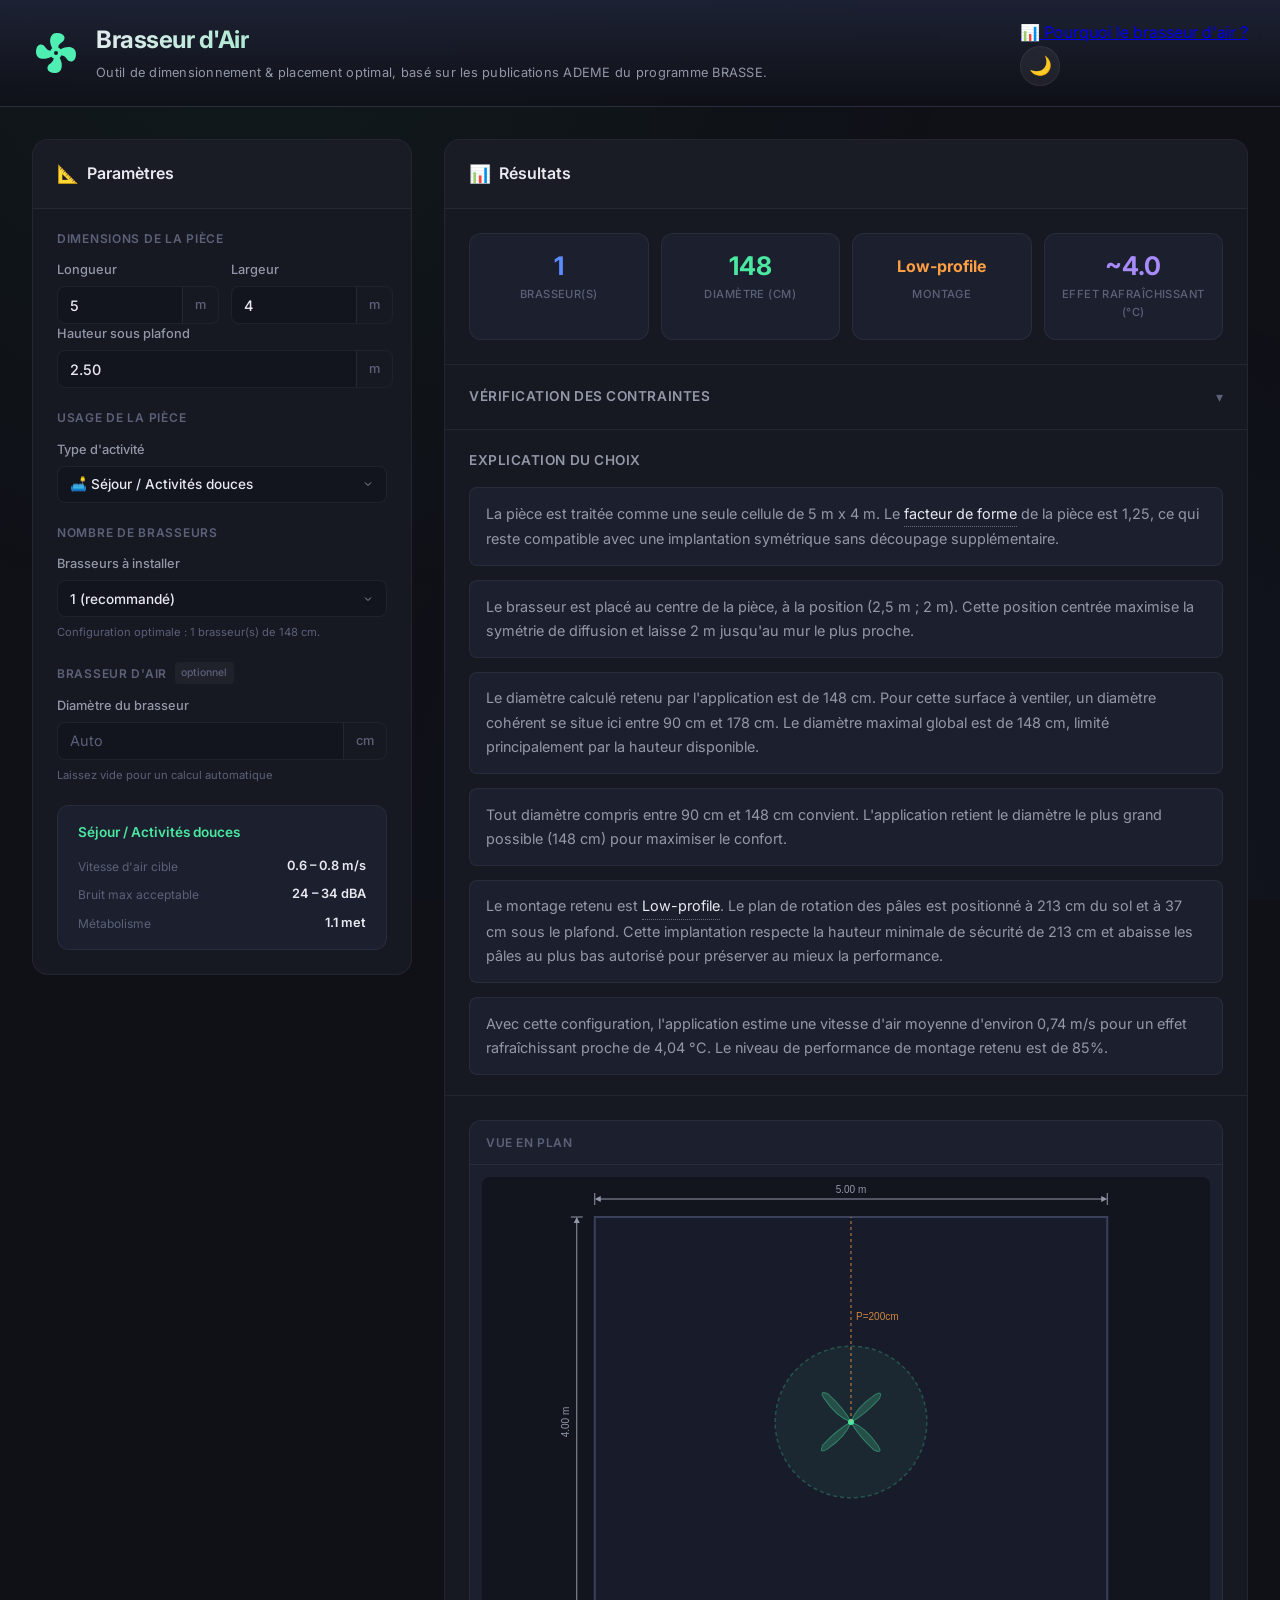
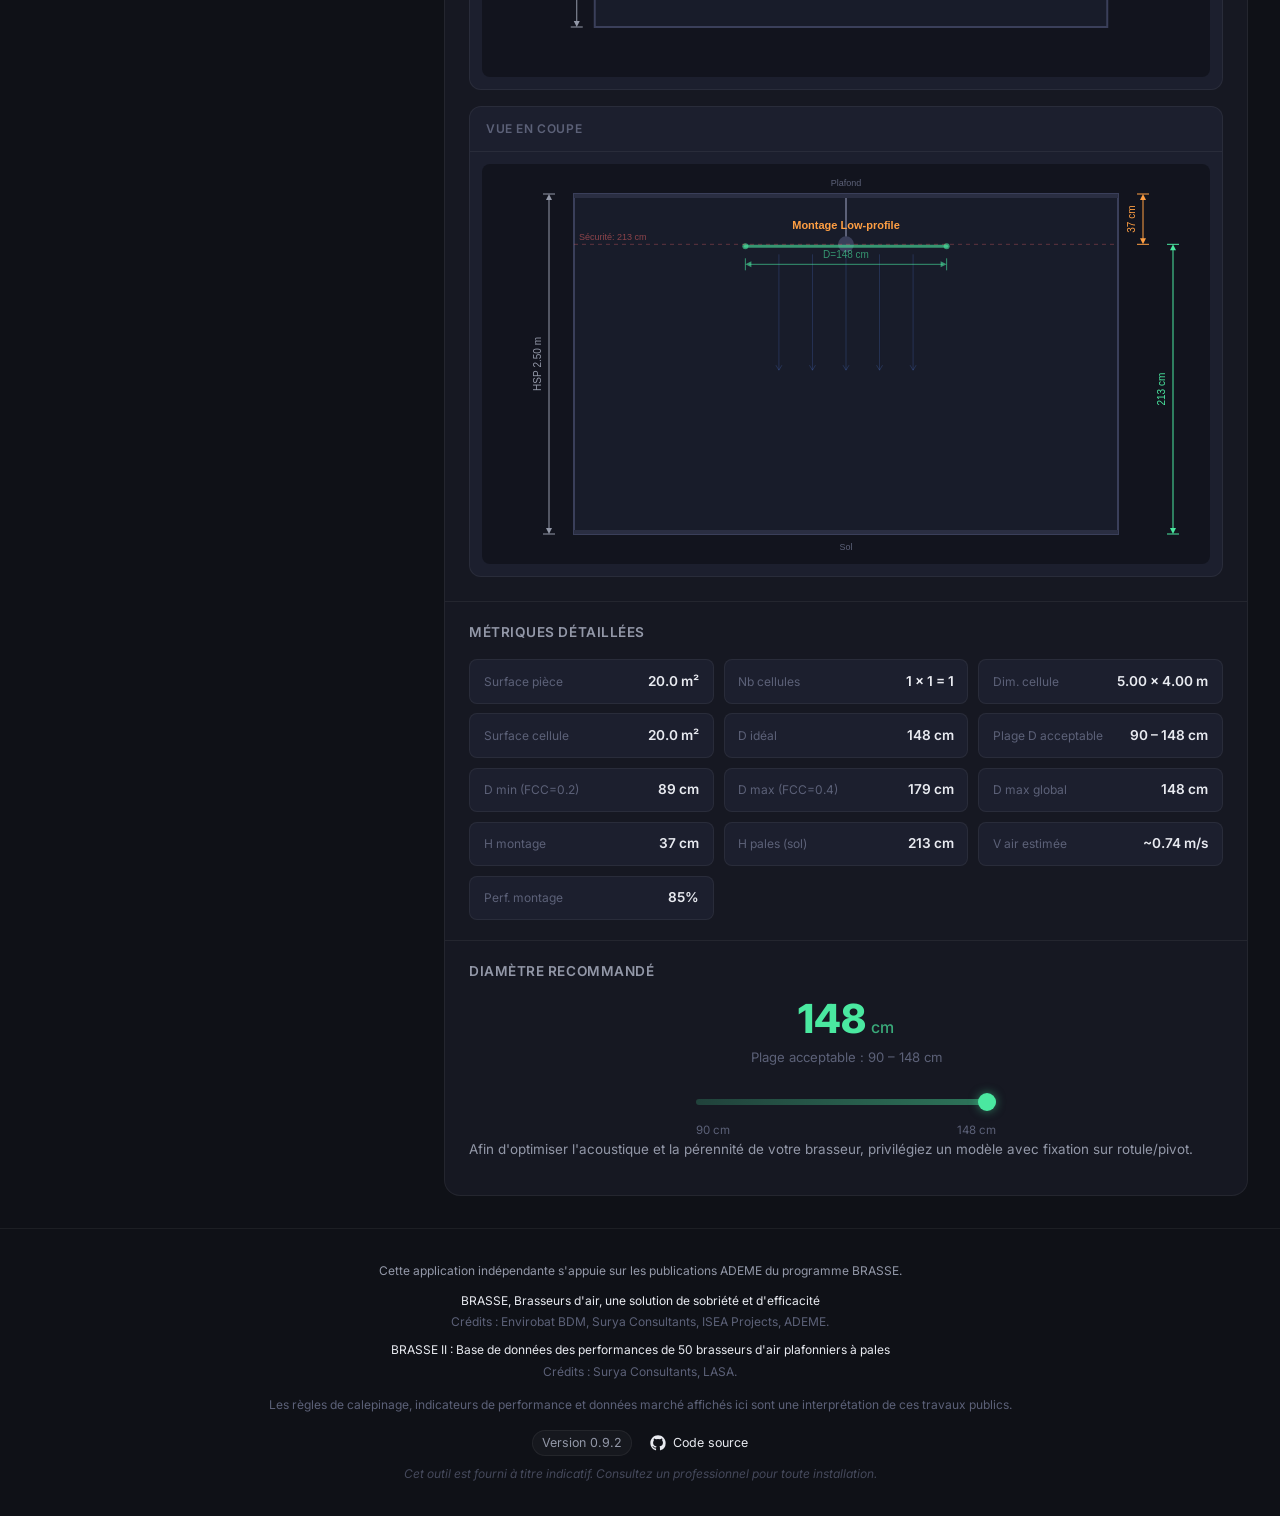
==== commit 6a743a25: "Add files via upload" ====
--- a/index.html
+++ b/index.html
@@ -23,9 +23,14 @@
                     <a href="#app-footer" class="subtitle subtitle-link">Outil de dimensionnement &amp; placement optimal, basé sur les publications ADEME du programme BRASSE.</a>
                 </div>
             </div>
-            <button id="theme-toggle" class="theme-toggle" type="button" aria-label="Basculer le thème clair / sombre" title="Changer de thème">
-                <span class="theme-icon">🌙</span>
-            </button>
+            <div class="header-controls">
+                <a href="givoni.html" class="header-btn" title="Comprendre l'utilité du brasseur d'air (Diagramme de Givoni)">
+                    <span>📊</span> Pourquoi le brasseur d'air ?
+                </a>
+                <button id="theme-toggle" class="theme-toggle" type="button" aria-label="Basculer le thème clair / sombre" title="Changer de thème">
+                    <span class="theme-icon">🌙</span>
+                </button>
+            </div>
         </div>
     </header>
 
@@ -231,7 +236,7 @@
         </ul>
         <p>Les règles de calepinage, indicateurs de performance et données marché affichés ici sont une interprétation de ces travaux publics.</p>
         <div class="footer-project-links">
-            <span class="footer-version">Version 0.9.1</span>
+            <span class="footer-version">Version 0.9.2</span>
             <a class="footer-github-link" href="https://github.com/guilamu/brasseur-dair" target="_blank" rel="noopener noreferrer" aria-label="Accéder au code source sur GitHub">
                 <svg viewBox="0 0 24 24" aria-hidden="true" focusable="false">
                     <path d="M12 .5C5.65.5.5 5.65.5 12c0 5.09 3.29 9.4 7.86 10.92.58.11.79-.25.79-.56 0-.28-.01-1.19-.02-2.15-3.2.7-3.88-1.36-3.88-1.36-.53-1.33-1.28-1.68-1.28-1.68-1.05-.72.08-.71.08-.71 1.16.08 1.78 1.2 1.78 1.2 1.03 1.76 2.69 1.25 3.35.95.1-.75.4-1.25.73-1.54-2.56-.29-5.26-1.28-5.26-5.72 0-1.27.45-2.3 1.19-3.11-.12-.29-.52-1.47.11-3.06 0 0 .97-.31 3.19 1.19a11.1 11.1 0 0 1 5.81 0c2.22-1.5 3.19-1.19 3.19-1.19.63 1.59.23 2.77.11 3.06.74.81 1.19 1.84 1.19 3.11 0 4.45-2.71 5.42-5.29 5.71.42.36.79 1.06.79 2.14 0 1.55-.01 2.79-.01 3.17 0 .31.21.68.8.56A11.5 11.5 0 0 0 23.5 12C23.5 5.65 18.35.5 12 .5Z"/>
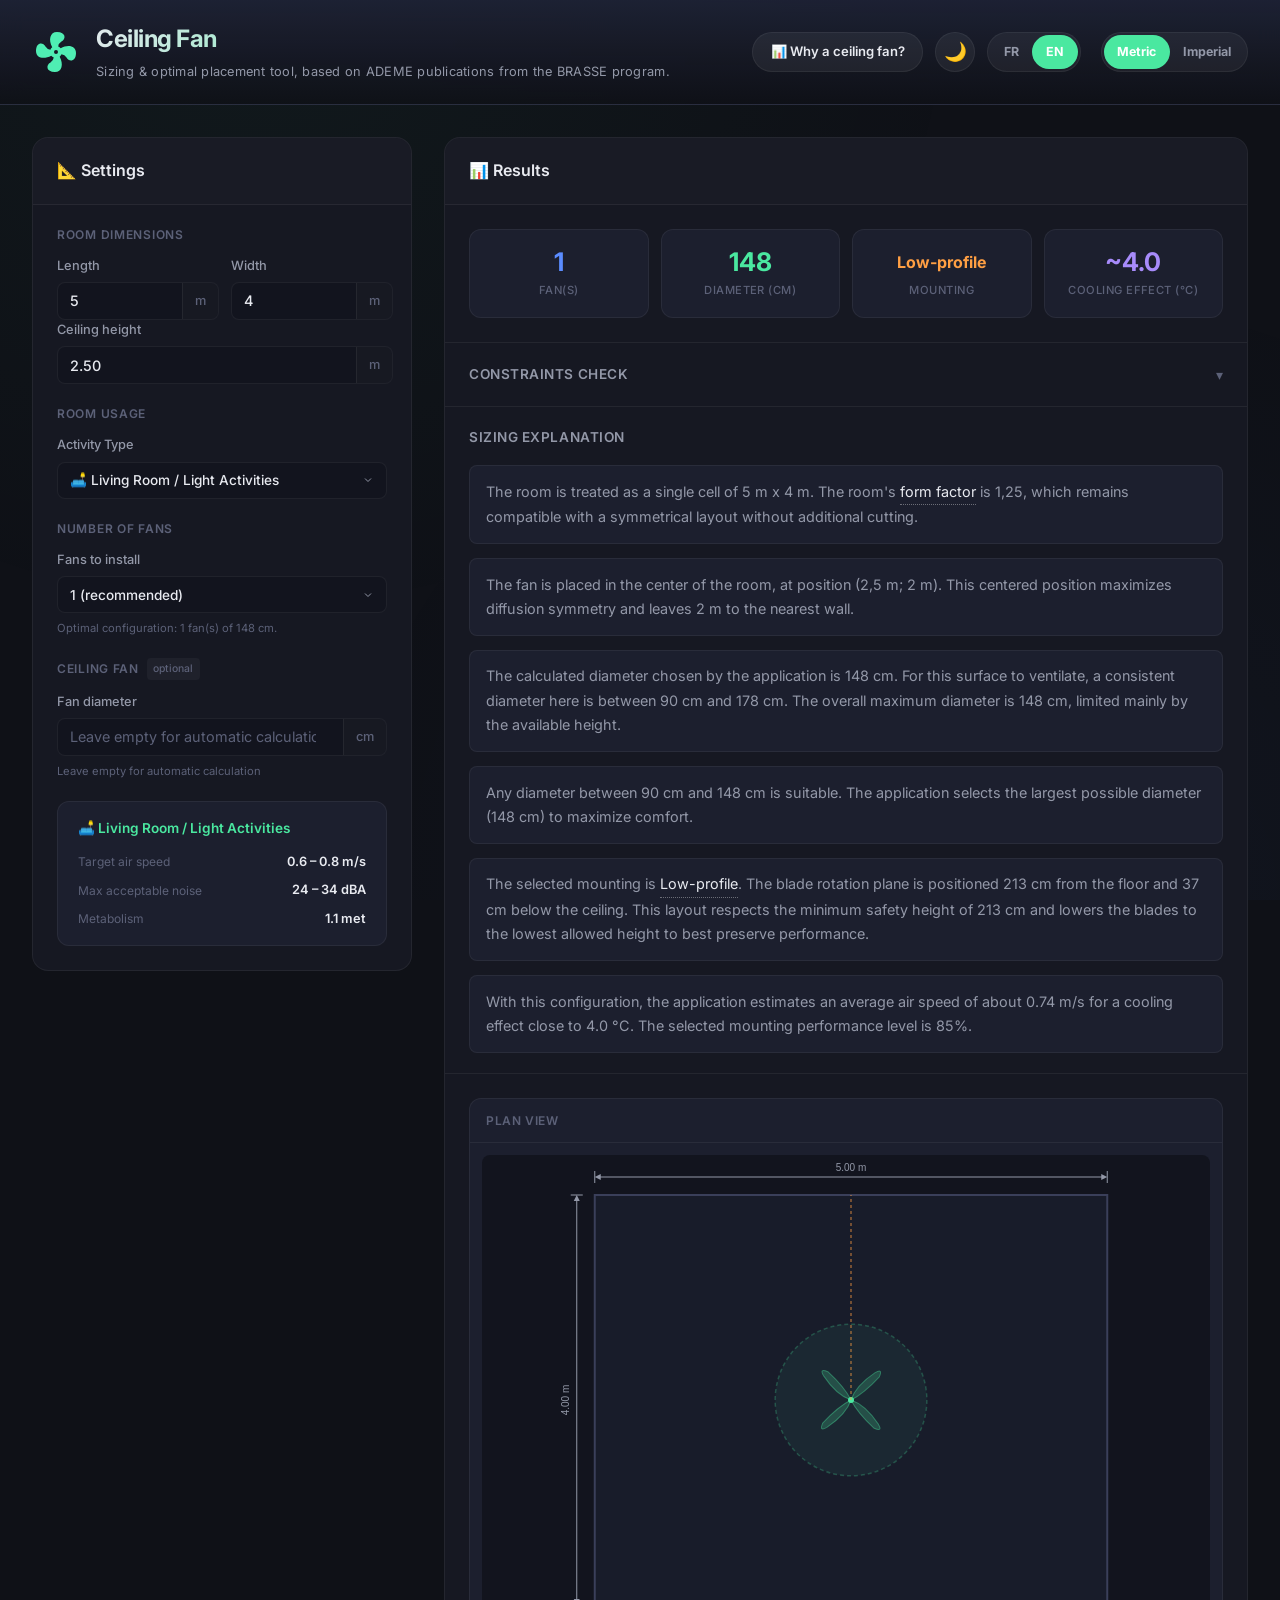
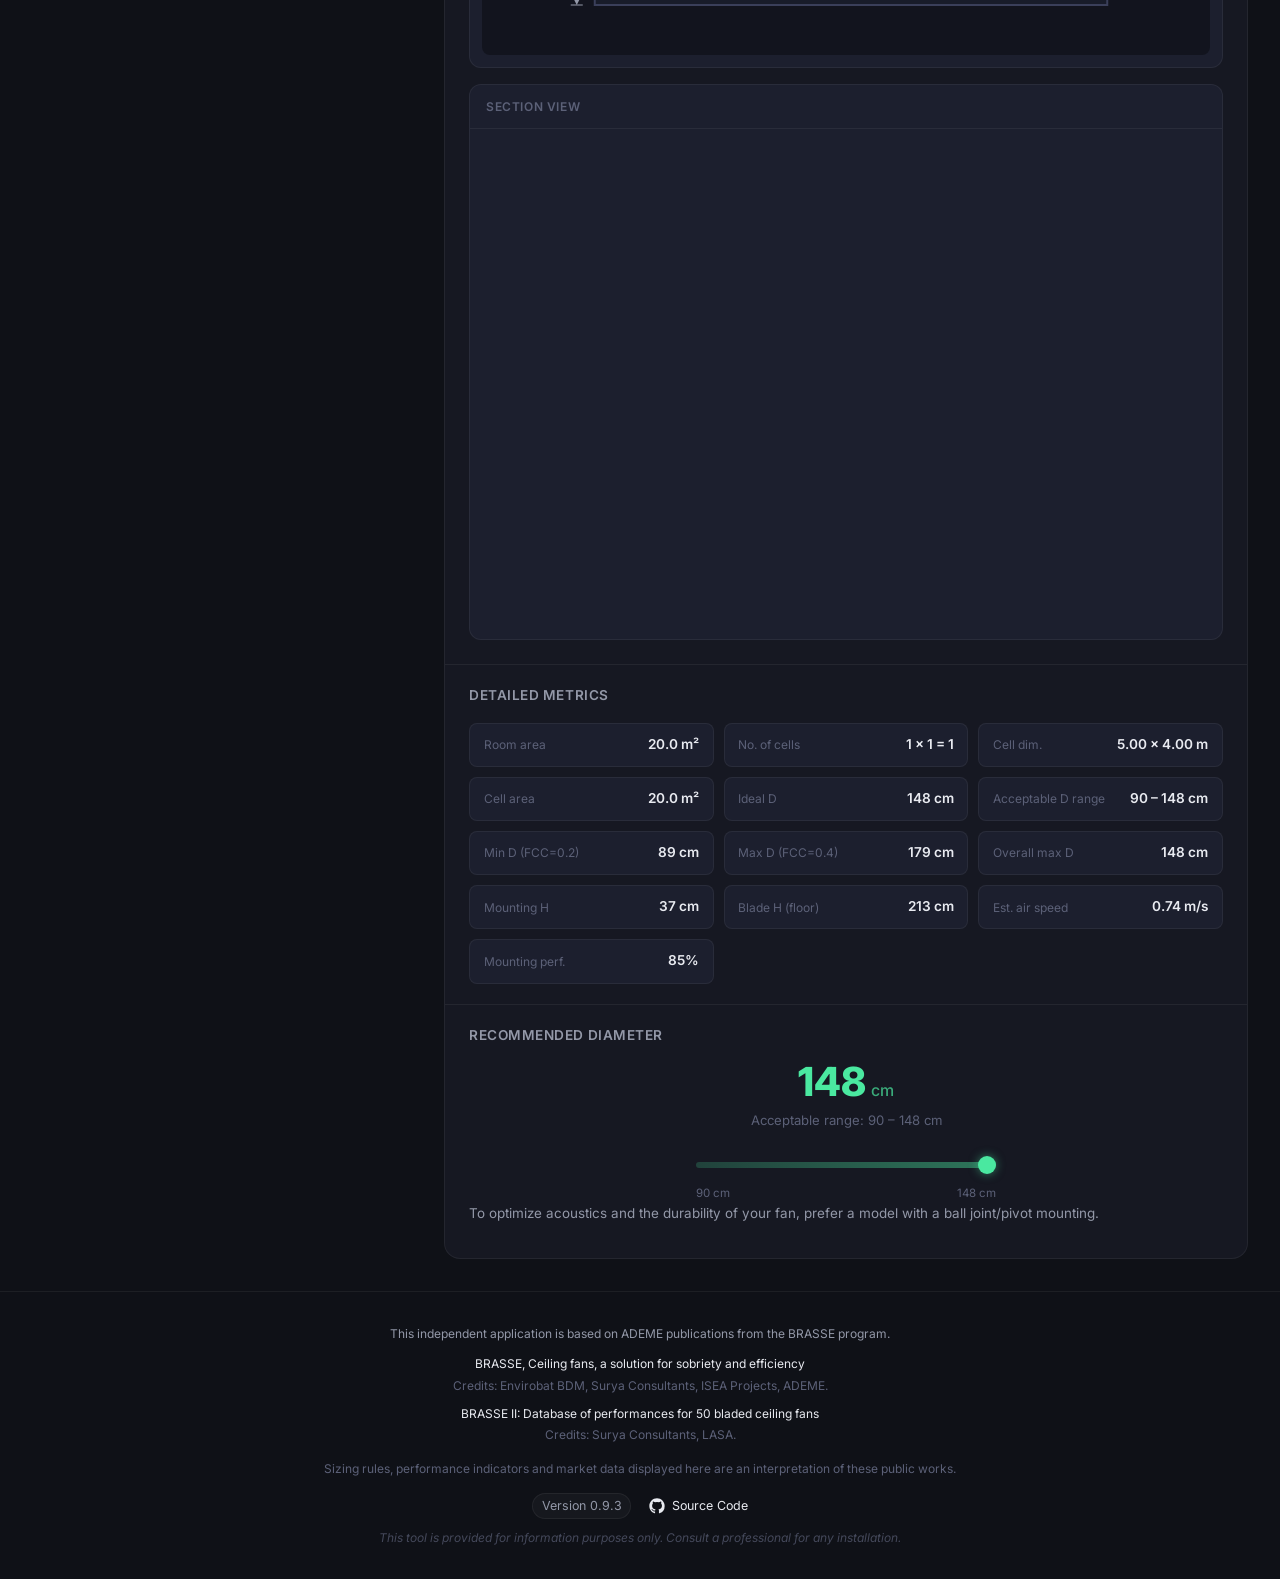
==== commit 5a54b6fa: "Add files via upload" ====
--- a/index.html
+++ b/index.html
@@ -9,6 +9,7 @@
     <link rel="preconnect" href="https://fonts.gstatic.com" crossorigin>
     <link href="https://fonts.googleapis.com/css2?family=Inter:wght@300;400;500;600;700;800&display=swap" rel="stylesheet">
     <link rel="stylesheet" href="styles.css">
+    <script src="i18n.js"></script>
 </head>
 <body>
     <!-- Header -->
@@ -19,17 +20,25 @@
                     <img src="fan.svg" alt="Brasseur d'air" width="48" height="48">
                 </div>
                 <div>
-                    <h1>Brasseur d'Air</h1>
-                    <a href="#app-footer" class="subtitle subtitle-link">Outil de dimensionnement &amp; placement optimal, basé sur les publications ADEME du programme BRASSE.</a>
+                    <h1 data-i18n="app_title">Brasseur d'Air</h1>
+                    <a href="#app-footer" class="subtitle subtitle-link" data-i18n="header_subtitle">Outil de dimensionnement &amp; placement optimal, basé sur les publications ADEME du programme BRASSE.</a>
                 </div>
             </div>
             <div class="header-controls">
-                <a href="givoni.html" class="header-btn" title="Comprendre l'utilité du brasseur d'air (Diagramme de Givoni)">
+                <a href="givoni.html" class="header-btn" data-i18n-title="header_btn_why" data-i18n="header_btn_why">
                     <span>📊</span> Pourquoi le brasseur d'air ?
                 </a>
-                <button id="theme-toggle" class="theme-toggle" type="button" aria-label="Basculer le thème clair / sombre" title="Changer de thème">
+                <button id="theme-toggle" class="theme-toggle" type="button" data-i18n-aria="theme_toggle_label" data-i18n-title="theme_toggle_title">
                     <span class="theme-icon">🌙</span>
                 </button>
+                <div class="lang-switcher">
+                    <button class="lang-btn active" data-lang="fr">FR</button>
+                    <button class="lang-btn" data-lang="en">EN</button>
+                </div>
+                <div class="unit-switcher" style="margin-left: 8px;" data-i18n-title="unit_toggle_title">
+                    <button class="unit-btn active" data-unit-sys="metric" data-i18n="unit_metric">Métrique</button>
+                    <button class="unit-btn" data-unit-sys="imperial" data-i18n="unit_imperial">Impérial</button>
+                </div>
             </div>
         </div>
     </header>
@@ -38,7 +47,7 @@
         <!-- Input Panel -->
         <section id="input-panel" class="panel">
             <div class="panel-header">
-                <h2>
+                <h2 data-i18n="panel_settings">
                     <span class="panel-icon">📐</span>
                     Paramètres
                 </h2>
@@ -46,29 +55,29 @@
             <form id="calc-form" autocomplete="off">
                 <!-- Room dimensions -->
                 <fieldset class="input-group">
-                    <legend>Dimensions de la pièce</legend>
+                    <legend data-i18n="room_dimensions">Dimensions de la pièce</legend>
                     <div class="input-row">
                         <div class="input-field">
-                            <label for="room-length">Longueur</label>
+                            <label for="room-length" data-i18n="label_length">Longueur</label>
                             <div class="input-with-unit">
                                 <input type="number" id="room-length" min="1" max="50" step="0.01" value="5" required>
-                                <span class="unit">m</span>
+                                <span class="unit" data-unit="length">m</span>
                             </div>
                         </div>
                         <div class="input-field">
-                            <label for="room-width">Largeur</label>
+                            <label for="room-width" data-i18n="label_width">Largeur</label>
                             <div class="input-with-unit">
                                 <input type="number" id="room-width" min="1" max="50" step="0.01" value="4" required>
-                                <span class="unit">m</span>
+                                <span class="unit" data-unit="length">m</span>
                             </div>
                         </div>
                     </div>
                     <div class="input-row">
                         <div class="input-field full-width">
-                            <label for="room-height">Hauteur sous plafond</label>
+                            <label for="room-height" data-i18n="label_height">Hauteur sous plafond</label>
                             <div class="input-with-unit">
                                 <input type="number" id="room-height" min="2" max="20" step="0.01" value="2.50" required>
-                                <span class="unit">m</span>
+                                <span class="unit" data-unit="hsp">m</span>
                             </div>
                         </div>
                     </div>
@@ -76,44 +85,44 @@
 
                 <!-- Usage -->
                 <fieldset class="input-group">
-                    <legend>Usage de la pièce</legend>
+                    <legend data-i18n="room_usage">Usage de la pièce</legend>
                     <div class="input-field">
-                        <label for="room-usage">Type d'activité</label>
+                        <label for="room-usage" data-i18n="label_activity">Type d'activité</label>
                         <div class="select-wrapper">
                             <select id="room-usage">
-                                <option value="chambre">🛏️ Chambre / Repos</option>
-                                <option value="sejour" selected>🛋️ Séjour / Activités douces</option>
-                                <option value="bureau">💼 Bureau / Tertiaire</option>
-                                <option value="scolaire">🏫 Scolaire / Enseignement</option>
-                                <option value="sport">🏃 Sport / Activités soutenues</option>
+                                <option value="chambre" data-i18n="usage_chambre">🛏️ Chambre / Repos</option>
+                                <option value="sejour" selected data-i18n="usage_sejour">🛋️ Séjour / Activités douces</option>
+                                <option value="bureau" data-i18n="usage_bureau">💼 Bureau / Tertiaire</option>
+                                <option value="scolaire" data-i18n="usage_scolaire">🏫 Scolaire / Enseignement</option>
+                                <option value="sport" data-i18n="usage_sport">🏃 Sport / Activités soutenues</option>
                             </select>
                         </div>
                     </div>
                 </fieldset>
 
                 <fieldset class="input-group">
-                    <legend>Nombre de brasseurs</legend>
+                    <legend data-i18n="fan_count_group">Nombre de brasseurs</legend>
                     <div class="input-field">
-                        <label for="fan-count">Brasseurs à installer</label>
+                        <label for="fan-count" data-i18n="fan_count_label">Brasseurs à installer</label>
                         <div class="select-wrapper">
                             <select id="fan-count">
                                 <option value="auto" selected>—</option>
                             </select>
                         </div>
-                        <p id="fan-count-hint" class="input-hint">Le nombre optimal est calculé automatiquement selon les dimensions de la pièce.</p>
+                        <p id="fan-count-hint" class="input-hint" data-i18n="fan_count_hint_auto">Le nombre optimal est calculé automatiquement selon les dimensions de la pièce.</p>
                     </div>
                 </fieldset>
 
                 <!-- Fan diameter -->
                 <fieldset class="input-group">
-                    <legend>Brasseur d'air <span class="optional-tag">optionnel</span></legend>
+                    <legend data-i18n="fan_diameter_group">Brasseur d'air <span class="optional-tag">optionnel</span></legend>
                     <div class="input-field">
-                        <label for="fan-diameter">Diamètre du brasseur</label>
+                        <label for="fan-diameter" data-i18n="fan_diameter_label">Diamètre du brasseur</label>
                         <div class="input-with-unit">
-                            <input type="number" id="fan-diameter" min="40" max="300" step="1" placeholder="Auto">
-                            <span class="unit">cm</span>
-                        </div>
-                        <p class="input-hint">Laissez vide pour un calcul automatique</p>
+                            <input type="number" id="fan-diameter" min="40" max="300" step="1" data-i18n-placeholder="fan_diameter_hint" placeholder="Auto">
+                            <span class="unit" data-unit="diameter">cm</span>
+                        </div>
+                        <p class="input-hint" data-i18n="fan_diameter_hint">Laissez vide pour un calcul automatique</p>
                     </div>
                 </fieldset>
 
@@ -124,15 +133,15 @@
                 <h3 id="usage-info-title">Séjour / Activités douces</h3>
                 <div class="info-grid">
                     <div class="info-item">
-                        <span class="info-label">Vitesse d'air cible</span>
+                        <span class="info-label" data-i18n="v_target_label">Vitesse d'air cible</span>
                         <span class="info-value" id="usage-v-target">0,6 – 0,8 m/s</span>
                     </div>
                     <div class="info-item">
-                        <span class="info-label">Bruit max acceptable</span>
+                        <span class="info-label" data-i18n="dba_target_label">Bruit max acceptable</span>
                         <span class="info-value" id="usage-dba-target">24 – 34 dBA</span>
                     </div>
                     <div class="info-item">
-                        <span class="info-label">Métabolisme</span>
+                        <span class="info-label" data-i18n="met_label">Métabolisme</span>
                         <span class="info-value" id="usage-met">1,1 met</span>
                     </div>
                 </div>
@@ -142,7 +151,7 @@
         <!-- Results Panel -->
         <section id="results-panel" class="panel">
             <div class="panel-header">
-                <h2>
+                <h2 data-i18n="panel_results">
                     <span class="panel-icon">📊</span>
                     Résultats
                 </h2>
@@ -151,7 +160,7 @@
             <!-- Placeholder when no results -->
             <div id="results-placeholder" class="placeholder-message">
                 <div class="placeholder-icon">🌀</div>
-                <p>Renseignez les dimensions de votre pièce pour voir le placement optimal se mettre à jour automatiquement.</p>
+                <p data-i18n="results_placeholder">Renseignez les dimensions de votre pièce pour voir le placement optimal se mettre à jour automatiquement.</p>
             </div>
 
             <!-- Results content (hidden initially) -->
@@ -160,45 +169,45 @@
                 <div id="summary-cards" class="summary-grid">
                     <div class="summary-card card-fans">
                         <div class="card-value" id="result-num-fans">—</div>
-                        <div class="card-label">Brasseur(s)</div>
+                        <div class="card-label" data-i18n="card_fans">Brasseur(s)</div>
                     </div>
                     <div class="summary-card card-diameter">
                         <div class="card-value" id="result-diameter">—</div>
-                        <div class="card-label">Diamètre (cm)</div>
+                        <div class="card-label" data-i18n="card_diameter">Diamètre (cm)</div>
                     </div>
                     <div class="summary-card card-mounting">
                         <div class="card-value" id="result-mounting">—</div>
-                        <div class="card-label">Montage</div>
+                        <div class="card-label" data-i18n="card_mounting">Montage</div>
                     </div>
                     <div class="summary-card card-ce">
                         <div class="card-value" id="result-ce">—</div>
-                        <div class="card-label">Effet rafraîchissant (°C)</div>
+                        <div class="card-label" data-i18n="card_ce">Effet rafraîchissant (°C)</div>
                     </div>
                 </div>
 
                 <!-- Constraints checklist -->
                 <details id="constraints-section" class="results-section constraints-accordion">
                     <summary>
-                        <h3>Vérification des contraintes</h3>
+                        <h3 data-i18n="constraints_title">Vérification des contraintes</h3>
                     </summary>
                     <ul id="constraints-list" class="constraints-list"></ul>
                 </details>
 
                 <div id="explanation-section" class="results-section">
-                    <h3>Explication du choix</h3>
+                    <h3 data-i18n="explanation_title">Explication du choix</h3>
                     <div id="results-explanation" class="results-explanation"></div>
                 </div>
 
                 <!-- Visualizations -->
                 <div class="viz-container">
                     <div class="viz-block">
-                        <h3>Vue en plan</h3>
+                        <h3 data-i18n="view_plan">Vue en plan</h3>
                         <div class="canvas-wrapper">
                             <canvas id="canvas-plan" width="600" height="500"></canvas>
                         </div>
                     </div>
                     <div class="viz-block">
-                        <h3>Vue en coupe</h3>
+                        <h3 data-i18n="view_section">Vue en coupe</h3>
                         <div class="canvas-wrapper">
                             <canvas id="canvas-section" width="600" height="400"></canvas>
                         </div>
@@ -207,15 +216,15 @@
 
                 <!-- Detailed metrics -->
                 <div id="metrics-section" class="results-section">
-                    <h3>Métriques détaillées</h3>
+                    <h3 data-i18n="metrics_title">Métriques détaillées</h3>
                     <div class="metrics-grid" id="metrics-grid"></div>
                 </div>
 
                 <!-- Diameter recommendation -->
                 <div id="market-section" class="results-section">
-                    <h3>Diamètre recommandé</h3>
+                    <h3 data-i18n="diameter_rec_title">Diamètre recommandé</h3>
                     <div id="diameter-recommendation"></div>
-                    <p class="market-note">Afin d'optimiser l'acoustique et la pérennité de votre brasseur, privilégiez un modèle avec fixation sur rotule/pivot.</p>
+                    <p class="market-note" data-i18n="market_note">Afin d'optimiser l'acoustique et la pérennité de votre brasseur, privilégiez un modèle avec fixation sur rotule/pivot.</p>
                 </div>
             </div>
         </section>
@@ -223,28 +232,28 @@
 
     <!-- Footer -->
     <footer id="app-footer">
-        <p class="footer-intro">Cette application indépendante s'appuie sur les publications ADEME du programme BRASSE.</p>
+        <p class="footer-intro" data-i18n="footer_intro">Cette application indépendante s'appuie sur les publications ADEME du programme BRASSE.</p>
         <ul class="footer-sources">
             <li>
-                <a href="https://librairie.ademe.fr/energies/6791-brasse.html" target="_blank" rel="noopener noreferrer">BRASSE, Brasseurs d'air, une solution de sobriété et d'efficacité</a>
-                <span>Crédits : Envirobat BDM, Surya Consultants, ISEA Projects, ADEME.</span>
+                <a href="https://librairie.ademe.fr/energies/6791-brasse.html" target="_blank" rel="noopener noreferrer" data-i18n="footer_sources_brasse1">BRASSE, Brasseurs d'air, une solution de sobriété et d'efficacité</a>
+                <span data-i18n="footer_sources_brasse1_credits">Crédits : Envirobat BDM, Surya Consultants, ISEA Projects, ADEME.</span>
             </li>
             <li>
-                <a href="https://librairie.ademe.fr/batiment/9035-brasse-ii-base-de-donnees-des-performances-de-50-brasseurs-d-air-plafonniers-a-pales.html" target="_blank" rel="noopener noreferrer">BRASSE II : Base de données des performances de 50 brasseurs d'air plafonniers à pales</a>
-                <span>Crédits : Surya Consultants, LASA.</span>
+                <a href="https://librairie.ademe.fr/batiment/9035-brasse-ii-base-de-donnees-des-performances-de-50-brasseurs-d-air-plafonniers-a-pales.html" target="_blank" rel="noopener noreferrer" data-i18n="footer_sources_brasse2">BRASSE II : Base de données des performances de 50 brasseurs d'air plafonniers à pales</a>
+                <span data-i18n="footer_sources_brasse2_credits">Crédits : Surya Consultants, LASA.</span>
             </li>
         </ul>
-        <p>Les règles de calepinage, indicateurs de performance et données marché affichés ici sont une interprétation de ces travaux publics.</p>
+        <p data-i18n="footer_rules_interpretation">Les règles de calepinage, indicateurs de performance et données marché affichés ici sont une interprétation de ces travaux publics.</p>
         <div class="footer-project-links">
-            <span class="footer-version">Version 0.9.2</span>
+            <span class="footer-version" data-i18n="footer_version">Version 0.9.3</span>
             <a class="footer-github-link" href="https://github.com/guilamu/brasseur-dair" target="_blank" rel="noopener noreferrer" aria-label="Accéder au code source sur GitHub">
                 <svg viewBox="0 0 24 24" aria-hidden="true" focusable="false">
                     <path d="M12 .5C5.65.5.5 5.65.5 12c0 5.09 3.29 9.4 7.86 10.92.58.11.79-.25.79-.56 0-.28-.01-1.19-.02-2.15-3.2.7-3.88-1.36-3.88-1.36-.53-1.33-1.28-1.68-1.28-1.68-1.05-.72.08-.71.08-.71 1.16.08 1.78 1.2 1.78 1.2 1.03 1.76 2.69 1.25 3.35.95.1-.75.4-1.25.73-1.54-2.56-.29-5.26-1.28-5.26-5.72 0-1.27.45-2.3 1.19-3.11-.12-.29-.52-1.47.11-3.06 0 0 .97-.31 3.19 1.19a11.1 11.1 0 0 1 5.81 0c2.22-1.5 3.19-1.19 3.19-1.19.63 1.59.23 2.77.11 3.06.74.81 1.19 1.84 1.19 3.11 0 4.45-2.71 5.42-5.29 5.71.42.36.79 1.06.79 2.14 0 1.55-.01 2.79-.01 3.17 0 .31.21.68.8.56A11.5 11.5 0 0 0 23.5 12C23.5 5.65 18.35.5 12 .5Z"/>
                 </svg>
-                <span>Code source</span>
+                <span data-i18n="footer_code_source">Code source</span>
             </a>
         </div>
-        <p class="disclaimer">Cet outil est fourni à titre indicatif. Consultez un professionnel pour toute installation.</p>
+        <p class="disclaimer" data-i18n="footer_disclaimer">Cet outil est fourni à titre indicatif. Consultez un professionnel pour toute installation.</p>
     </footer>
 
     <script src="app.js"></script>
--- a/styles.css
+++ b/styles.css
@@ -285,6 +285,89 @@
     white-space: nowrap;
 }
 
+.header-controls {
+    display: flex;
+    align-items: center;
+    gap: 0.75rem;
+    flex-shrink: 0;
+}
+
+.header-btn {
+    display: inline-flex;
+    align-items: center;
+    justify-content: center;
+    gap: 0.45rem;
+    height: 40px;
+    padding: 0 1.1rem;
+    background: rgba(255, 255, 255, 0.06);
+    border: 1px solid var(--border);
+    border-radius: 20px;
+    cursor: pointer;
+    color: var(--text-primary);
+    font-family: var(--font);
+    font-size: 0.82rem;
+    font-weight: 600;
+    text-decoration: none;
+    transition: background var(--transition-fast), color var(--transition-fast),
+                transform var(--transition-fast), box-shadow var(--transition-fast);
+    white-space: nowrap;
+}
+
+.header-btn:hover {
+    background: rgba(255, 255, 255, 0.1);
+    color: var(--accent);
+    transform: translateY(-1.5px);
+    box-shadow: 0 4px 12px rgba(0, 0, 0, 0.15);
+}
+
+[data-theme="light"] .header-btn {
+    background: rgba(0, 0, 0, 0.04);
+}
+
+[data-theme="light"] .header-btn:hover {
+    background: rgba(0, 0, 0, 0.08);
+    color: var(--accent);
+}
+
+/* --- Language & Unit Switchers --- */
+.lang-switcher, .unit-switcher {
+    display: inline-flex;
+    background: rgba(255, 255, 255, 0.05);
+    padding: 2px;
+    border-radius: 20px;
+    border: 1px solid var(--border);
+    height: 40px;
+    align-items: center;
+}
+
+[data-theme="light"] .lang-switcher, [data-theme="light"] .unit-switcher {
+    background: rgba(0, 0, 0, 0.04);
+}
+
+.lang-btn, .unit-btn {
+    background: transparent;
+    border: none;
+    height: 34px;
+    padding: 0 0.85rem;
+    border-radius: 17px;
+    font-family: var(--font);
+    font-size: 0.78rem;
+    font-weight: 700;
+    color: var(--text-secondary);
+    cursor: pointer;
+    transition: background var(--transition-fast), color var(--transition-fast);
+}
+
+.lang-btn.active, .unit-btn.active {
+    background: var(--accent);
+    color: #ffffff;
+}
+
+.lang-btn:hover:not(.active), .unit-btn:hover:not(.active) {
+    color: var(--text-primary);
+}
+
+
 /* --- Main Layout --- */
 #app-main {
     position: relative;
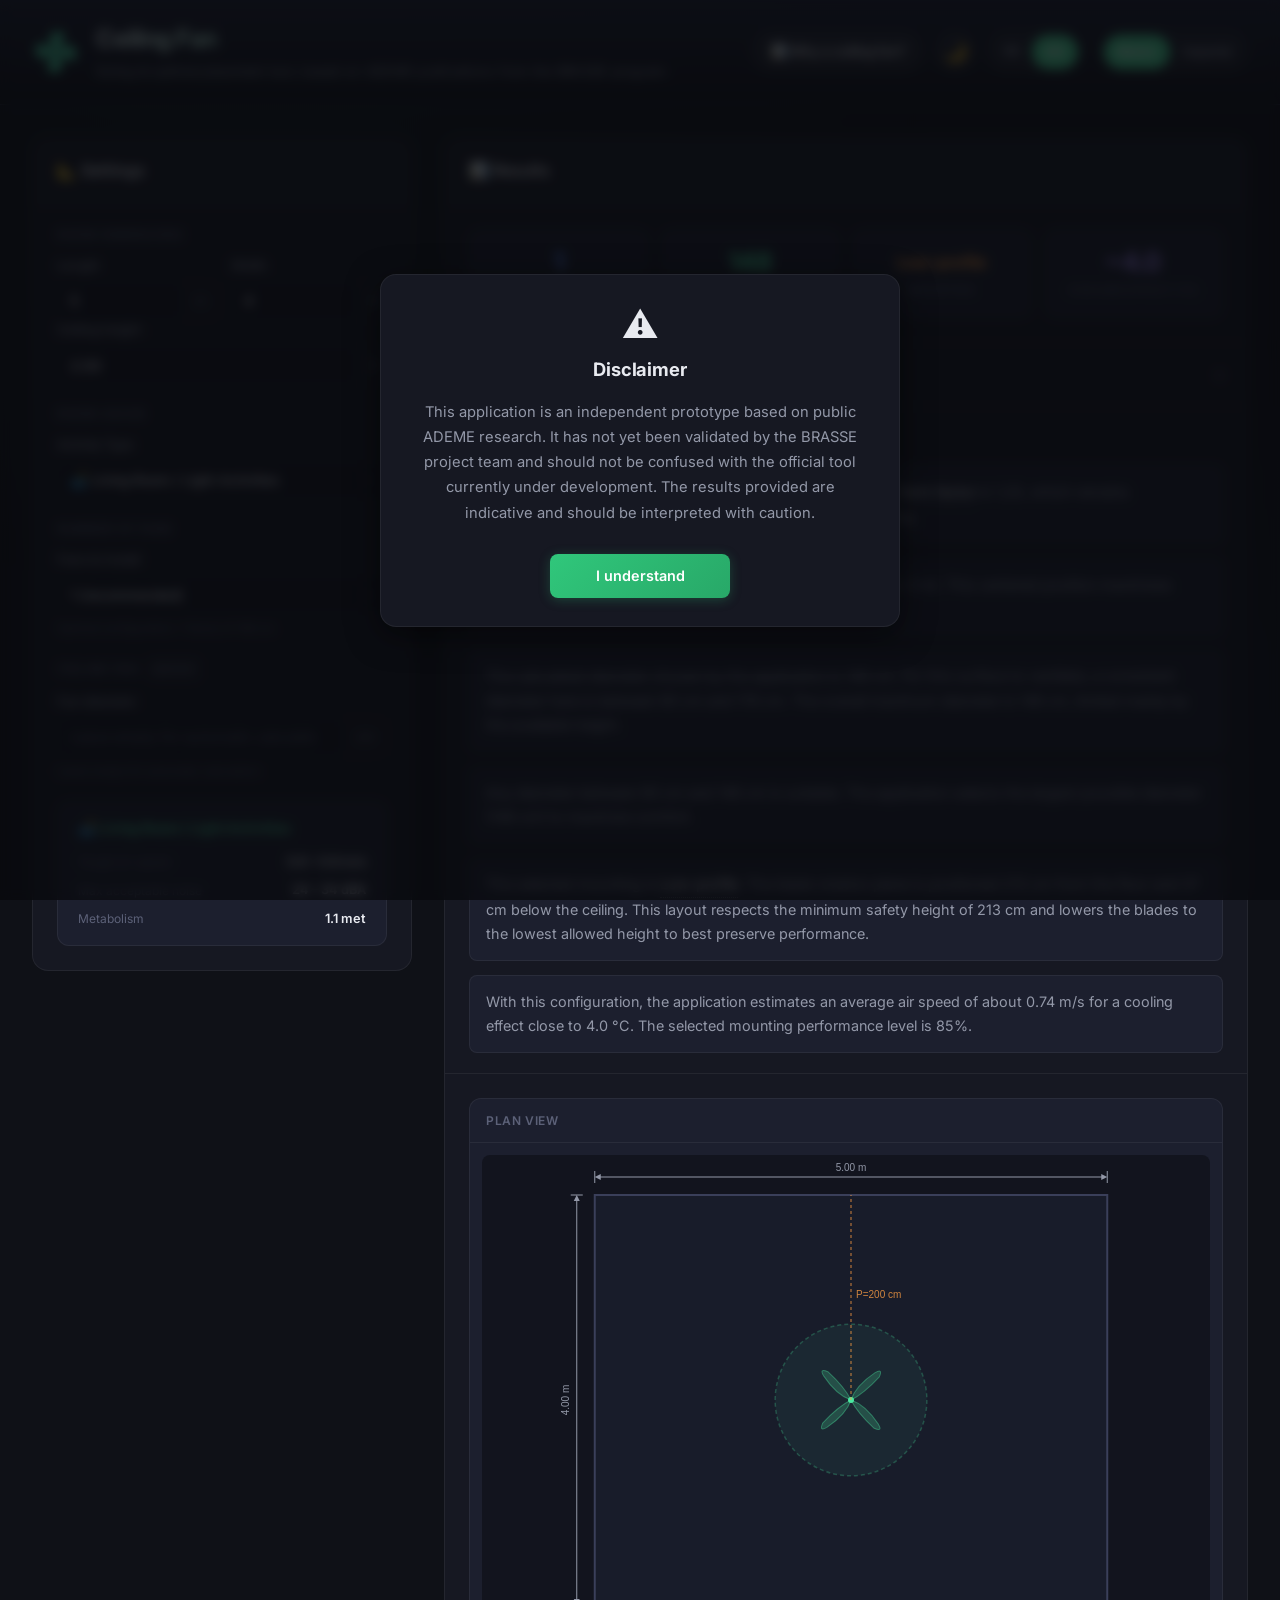
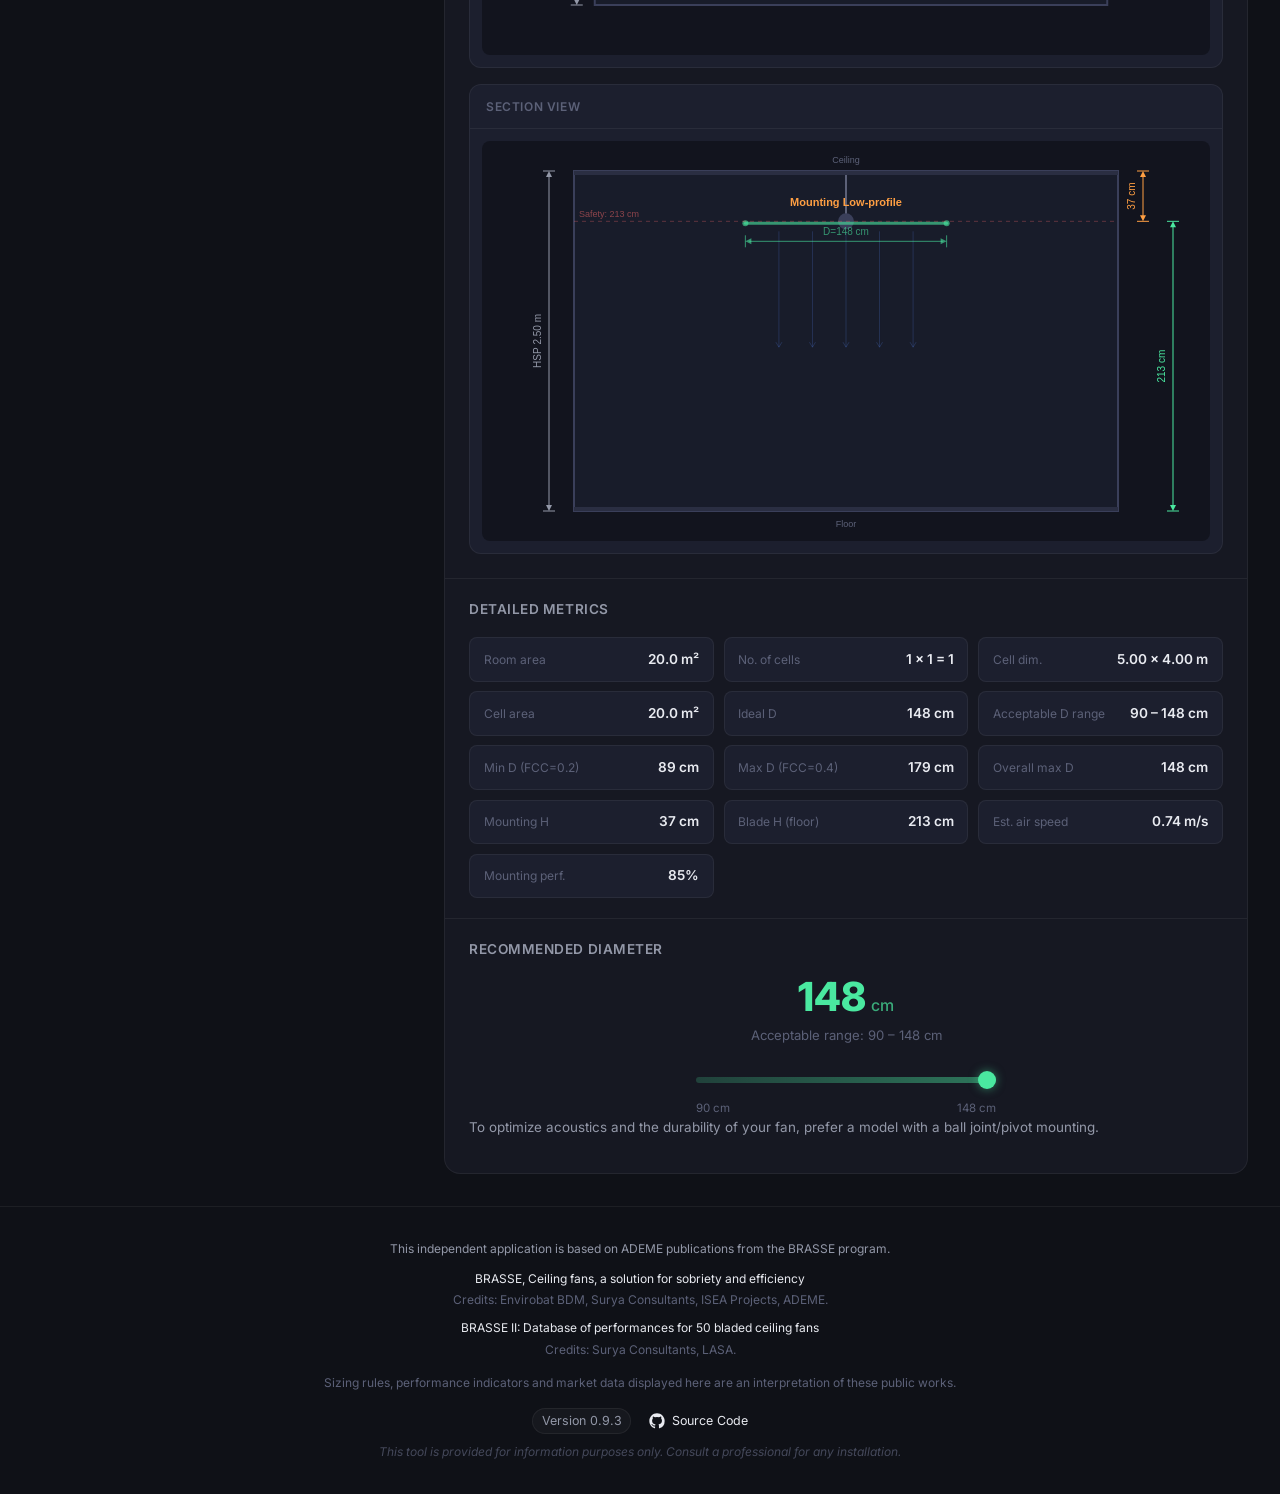
==== commit e75d9940: "Add files via upload" ====
--- a/index.html
+++ b/index.html
@@ -12,6 +12,16 @@
     <script src="i18n.js"></script>
 </head>
 <body>
+    <!-- Disclaimer modal (first-load validation) -->
+    <div id="disclaimer-modal" class="modal-overlay hidden" role="dialog" aria-modal="true" aria-labelledby="disclaimer-title">
+        <div class="modal-card">
+            <div class="modal-icon">⚠️</div>
+            <h2 id="disclaimer-title" class="modal-title" data-i18n="disclaimer_title">Avertissement</h2>
+            <p class="modal-text" data-i18n="disclaimer_body">Cette application est un prototype indépendant fondé sur des travaux publics de recherche de l’ADEME. Elle n’a pas encore été validée par les équipes du projet BRASSE et ne doit pas être confondue avec l’outil officiel en cours de développement. Les résultats fournis sont donnés à titre indicatif et doivent être interprétés avec prudence.</p>
+            <button id="disclaimer-accept" class="btn-primary" type="button" data-i18n="disclaimer_accept">J'ai compris</button>
+        </div>
+    </div>
+
     <!-- Header -->
     <header id="app-header">
         <div class="header-content">
--- a/styles.css
+++ b/styles.css
@@ -1322,3 +1322,76 @@
 [data-theme="light"] .theme-toggle:hover {
     background: rgba(0, 0, 0, 0.08);
 }
+
+/* --- Disclaimer Modal (first-load validation) --- */
+.modal-overlay {
+    position: fixed;
+    inset: 0;
+    z-index: 1000;
+    display: flex;
+    align-items: center;
+    justify-content: center;
+    padding: 1.5rem;
+    background: rgba(8, 9, 14, 0.78);
+    backdrop-filter: blur(6px);
+    animation: modal-fade-in 250ms ease forwards;
+}
+
+[data-theme="light"] .modal-overlay {
+    background: rgba(30, 33, 45, 0.55);
+}
+
+.modal-card {
+    max-width: 520px;
+    width: 100%;
+    padding: 2rem 2.25rem 1.75rem;
+    background: var(--bg-secondary);
+    border: 1px solid var(--border);
+    border-radius: var(--radius-lg);
+    box-shadow: var(--shadow-lg);
+    text-align: center;
+    animation: modal-pop-in 300ms cubic-bezier(0.2, 0.8, 0.2, 1) forwards;
+}
+
+.modal-icon {
+    font-size: 2.25rem;
+    line-height: 1;
+    margin-bottom: 0.75rem;
+}
+
+.modal-title {
+    font-size: 1.15rem;
+    font-weight: 700;
+    color: var(--text-primary);
+    margin-bottom: 1rem;
+    letter-spacing: -0.01em;
+}
+
+.modal-text {
+    font-size: 0.92rem;
+    line-height: 1.7;
+    color: var(--text-secondary);
+    margin-bottom: 1.75rem;
+}
+
+#disclaimer-accept {
+    width: auto;
+    min-width: 180px;
+    margin: 0 auto;
+}
+
+@keyframes modal-fade-in {
+    from { opacity: 0; }
+    to { opacity: 1; }
+}
+
+@keyframes modal-pop-in {
+    from {
+        opacity: 0;
+        transform: translateY(16px) scale(0.97);
+    }
+    to {
+        opacity: 1;
+        transform: translateY(0) scale(1);
+    }
+}
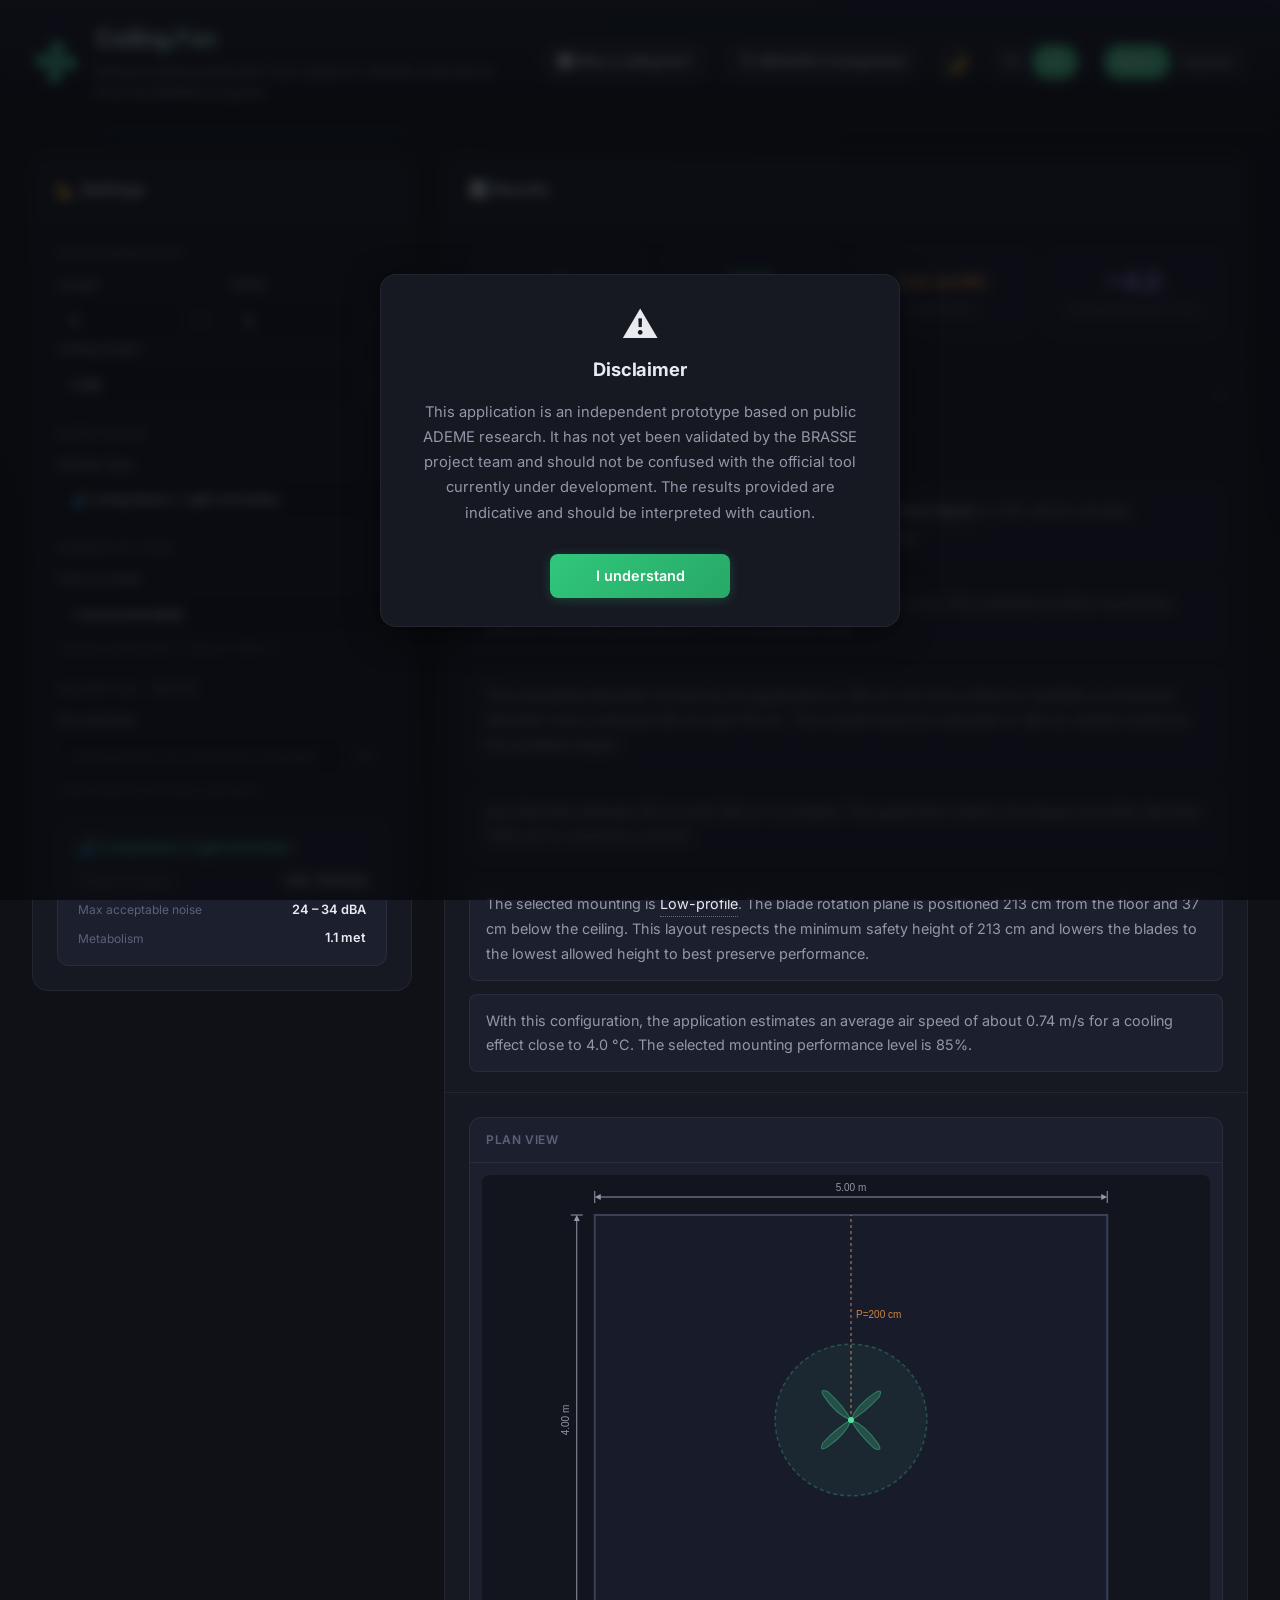
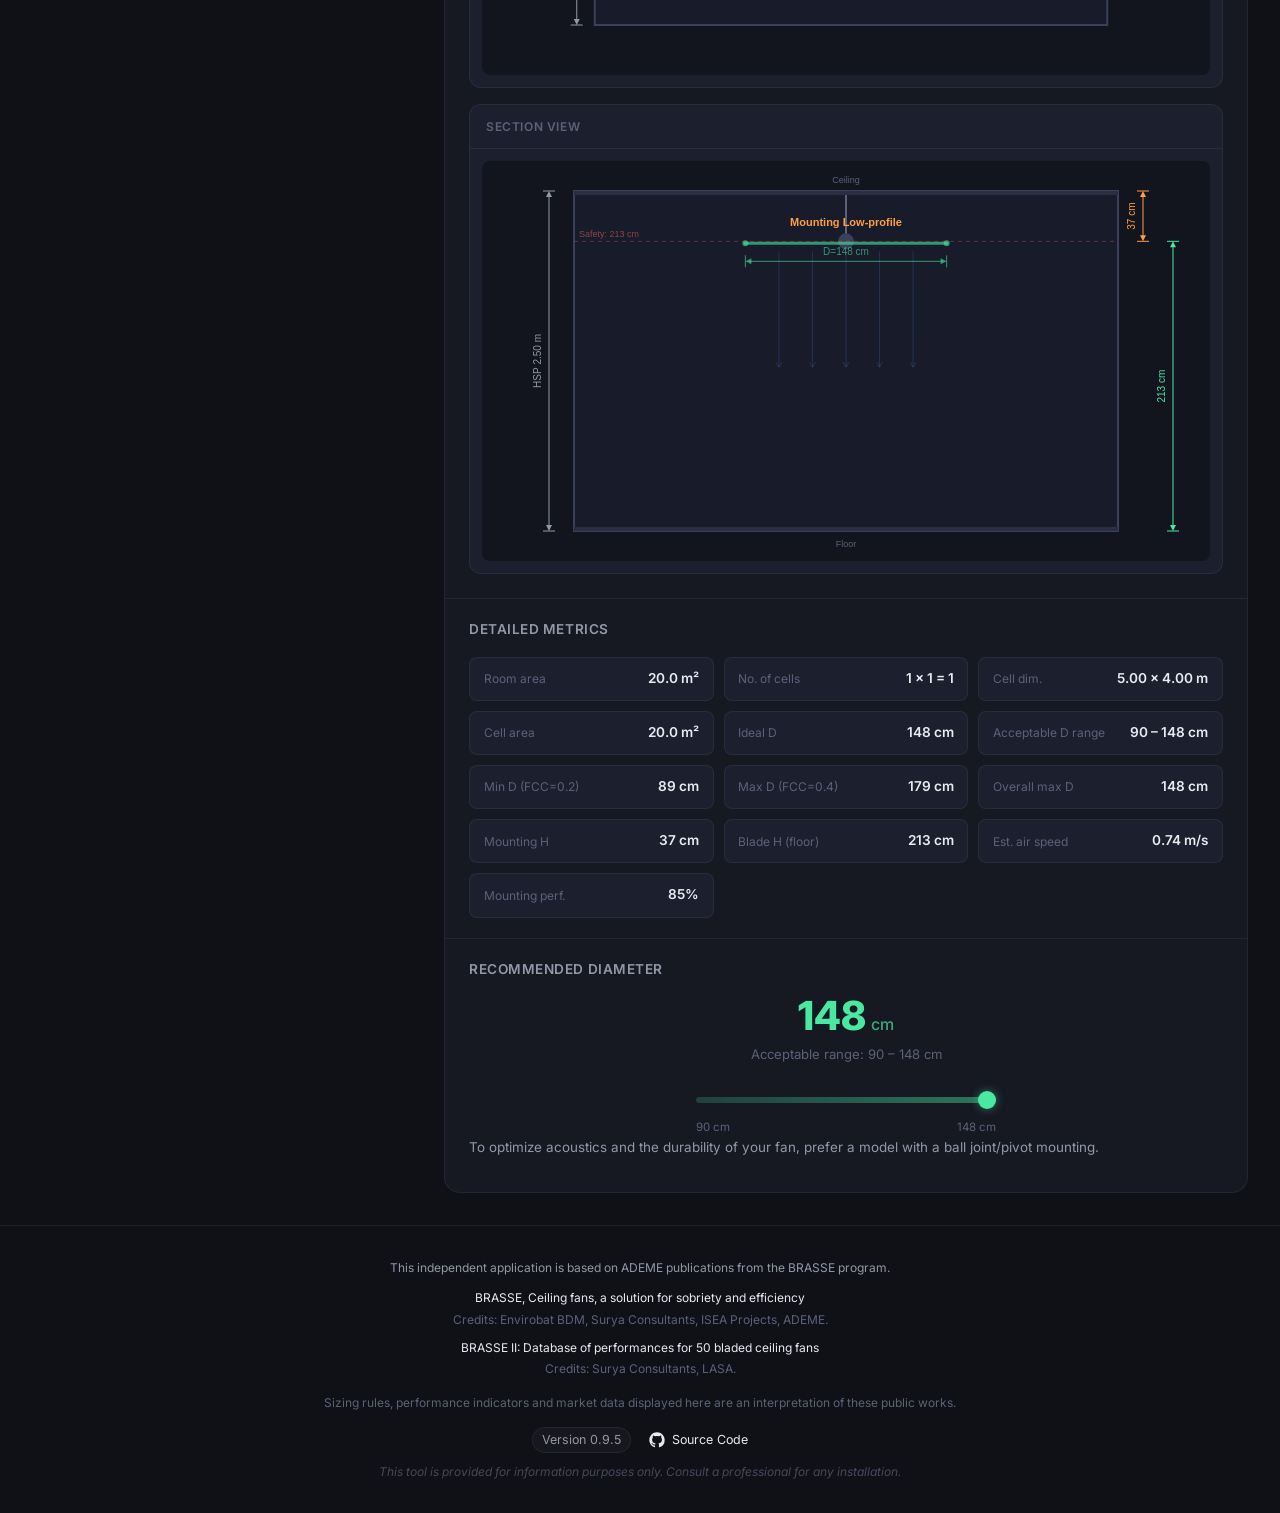
==== commit f114e778: "Add files via upload" ====
--- a/index.html
+++ b/index.html
@@ -38,6 +38,9 @@
                 <a href="givoni.html" class="header-btn" data-i18n-title="header_btn_why" data-i18n="header_btn_why">
                     <span>📊</span> Pourquoi le brasseur d'air ?
                 </a>
+                <a href="comparatif.html" class="header-btn" data-i18n-title="header_btn_comparatif" data-i18n="header_btn_comparatif">
+                    <span>🔍</span> Comparatif BRASSE II
+                </a>
                 <button id="theme-toggle" class="theme-toggle" type="button" data-i18n-aria="theme_toggle_label" data-i18n-title="theme_toggle_title">
                     <span class="theme-icon">🌙</span>
                 </button>
@@ -255,7 +258,7 @@
         </ul>
         <p data-i18n="footer_rules_interpretation">Les règles de calepinage, indicateurs de performance et données marché affichés ici sont une interprétation de ces travaux publics.</p>
         <div class="footer-project-links">
-            <span class="footer-version" data-i18n="footer_version">Version 0.9.3</span>
+            <span class="footer-version" data-i18n="footer_version">Version 0.9.5</span>
             <a class="footer-github-link" href="https://github.com/guilamu/brasseur-dair" target="_blank" rel="noopener noreferrer" aria-label="Accéder au code source sur GitHub">
                 <svg viewBox="0 0 24 24" aria-hidden="true" focusable="false">
                     <path d="M12 .5C5.65.5.5 5.65.5 12c0 5.09 3.29 9.4 7.86 10.92.58.11.79-.25.79-.56 0-.28-.01-1.19-.02-2.15-3.2.7-3.88-1.36-3.88-1.36-.53-1.33-1.28-1.68-1.28-1.68-1.05-.72.08-.71.08-.71 1.16.08 1.78 1.2 1.78 1.2 1.03 1.76 2.69 1.25 3.35.95.1-.75.4-1.25.73-1.54-2.56-.29-5.26-1.28-5.26-5.72 0-1.27.45-2.3 1.19-3.11-.12-.29-.52-1.47.11-3.06 0 0 .97-.31 3.19 1.19a11.1 11.1 0 0 1 5.81 0c2.22-1.5 3.19-1.19 3.19-1.19.63 1.59.23 2.77.11 3.06.74.81 1.19 1.84 1.19 3.11 0 4.45-2.71 5.42-5.29 5.71.42.36.79 1.06.79 2.14 0 1.55-.01 2.79-.01 3.17 0 .31.21.68.8.56A11.5 11.5 0 0 0 23.5 12C23.5 5.65 18.35.5 12 .5Z"/>
--- a/styles.css
+++ b/styles.css
@@ -1172,23 +1172,148 @@
 
 /* --- Responsive --- */
 
-
 @media (max-width: 960px) {
     #app-main {
         grid-template-columns: 1fr;
         padding: 1rem;
     }
-    
+
     #input-panel {
         position: static;
     }
-    
+
     .summary-grid {
         grid-template-columns: repeat(2, 1fr);
     }
-    
+
     .header-content {
         padding: 1rem;
+    }
+}
+
+/* --- Tablet : header commence à déborder --- */
+@media (max-width: 768px) {
+    .header-content {
+        flex-wrap: wrap;
+        padding: 0.75rem 1rem;
+        gap: 0.5rem 1rem;
+    }
+
+    /* Logo prend tout l'espace disponible sur la 1re ligne */
+    .logo-area {
+        flex: 1 1 auto;
+        min-width: 0;
+    }
+
+    .logo-area h1 {
+        font-size: 1.25rem;
+    }
+
+    /* Contrôles passent sur la 2e ligne, alignés à droite */
+    .header-controls {
+        width: 100%;
+        justify-content: flex-end;
+        flex-wrap: wrap;
+        gap: 0.5rem;
+    }
+}
+
+/* --- Mobile : réduction agressive --- */
+@media (max-width: 540px) {
+    .header-content {
+        padding: 0.65rem 0.875rem;
+    }
+
+    .logo-area h1 {
+        font-size: 1.1rem;
+    }
+
+    /* Sous-titre trop long sur petit écran */
+    .subtitle {
+        display: none;
+    }
+
+    /* Logo icône légèrement réduit */
+    .logo-icon,
+    .logo-icon img {
+        width: 38px;
+        height: 38px;
+    }
+
+    /* Lien "Pourquoi le brasseur d'air ?" → icône seule */
+    .header-btn {
+        width: 38px;
+        height: 38px;
+        padding: 0;
+        font-size: 0;       /* masque le texte nœud */
+        border-radius: 50%;
+    }
+
+    .header-btn span {
+        font-size: 1.1rem;  /* garde l'emoji visible */
+    }
+
+    /* Switchers de langue et unité légèrement compressés */
+    .lang-switcher,
+    .unit-switcher {
+        height: 38px;
+    }
+
+    .lang-btn,
+    .unit-btn {
+        height: 32px;
+        padding: 0 0.55rem;
+        font-size: 0.72rem;
+    }
+
+    /* Bouton thème */
+    .theme-toggle {
+        width: 38px;
+        height: 38px;
+    }
+
+    /* Contrôles centrés sur très petits écrans */
+    .header-controls {
+        justify-content: center;
+    }
+}
+
+/* --- Très petits écrans (≤ 400 px) --- */
+@media (max-width: 400px) {
+    .logo-icon,
+    .logo-icon img {
+        width: 32px;
+        height: 32px;
+    }
+
+    .logo-area {
+        gap: 0.6rem;
+    }
+
+    .logo-area h1 {
+        font-size: 1rem;
+    }
+
+    .lang-switcher,
+    .unit-switcher {
+        height: 34px;
+    }
+
+    .lang-btn,
+    .unit-btn {
+        height: 28px;
+        padding: 0 0.45rem;
+        font-size: 0.68rem;
+    }
+
+    .theme-toggle,
+    .header-btn {
+        width: 34px;
+        height: 34px;
+    }
+
+    .header-controls {
+        gap: 0.35rem;
     }
 }
 
@@ -1202,11 +1327,11 @@
         gap: 0.5rem;
         padding: 1rem;
     }
-    
+
     .viz-container {
         padding: 1rem;
     }
-    
+
     .metrics-grid {
         grid-template-columns: 1fr;
     }
